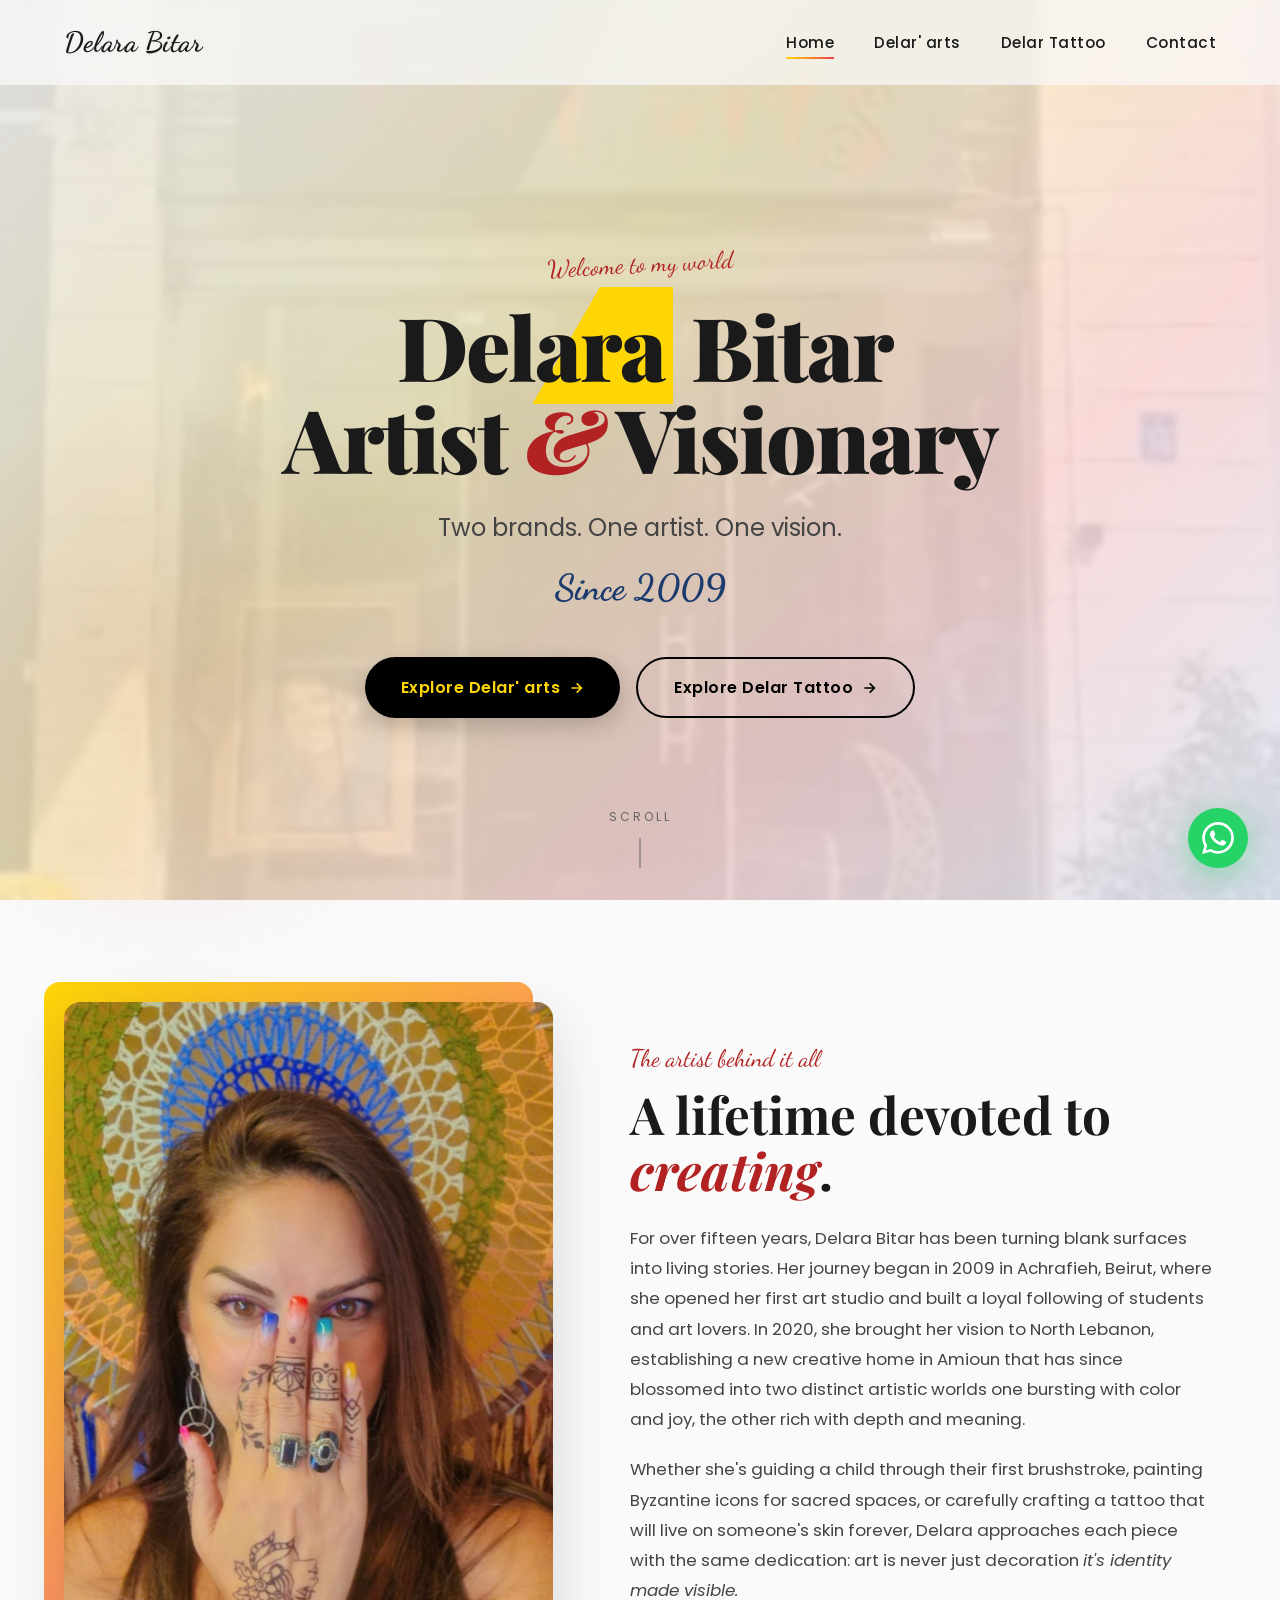
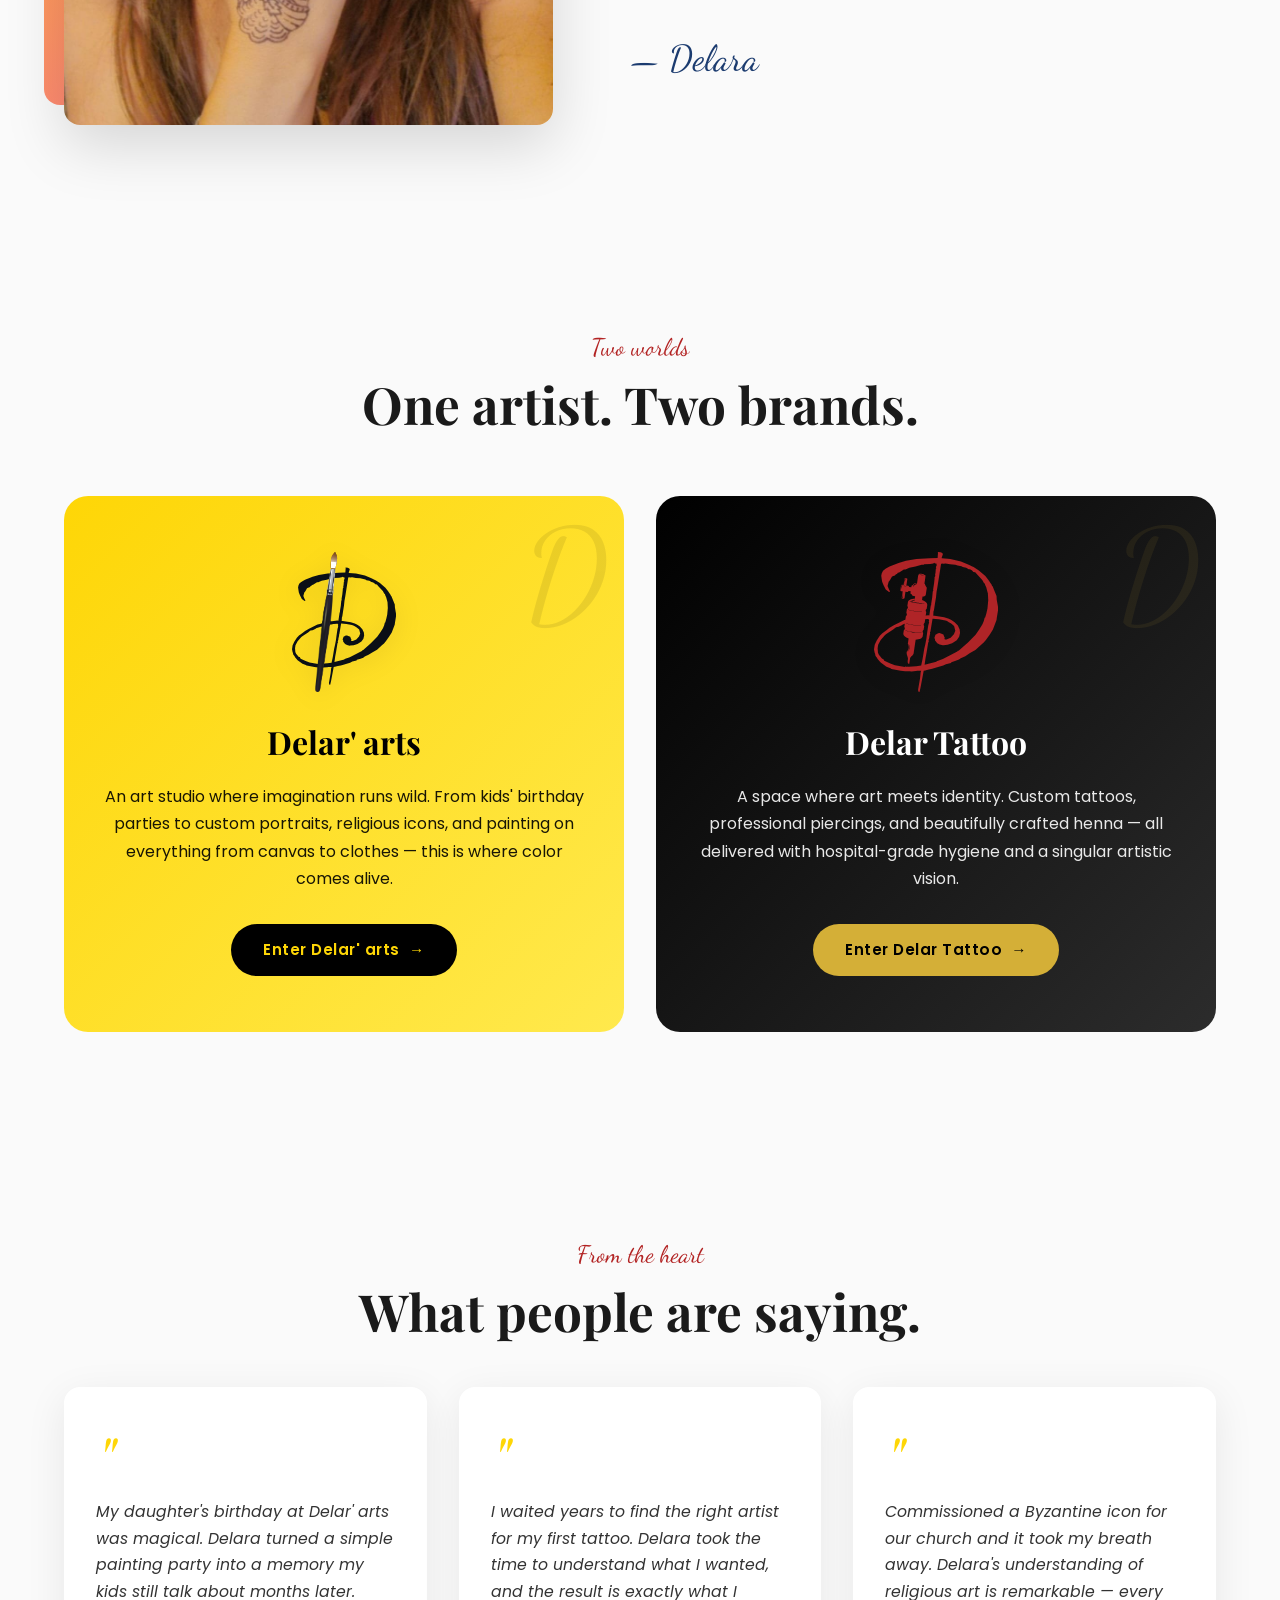
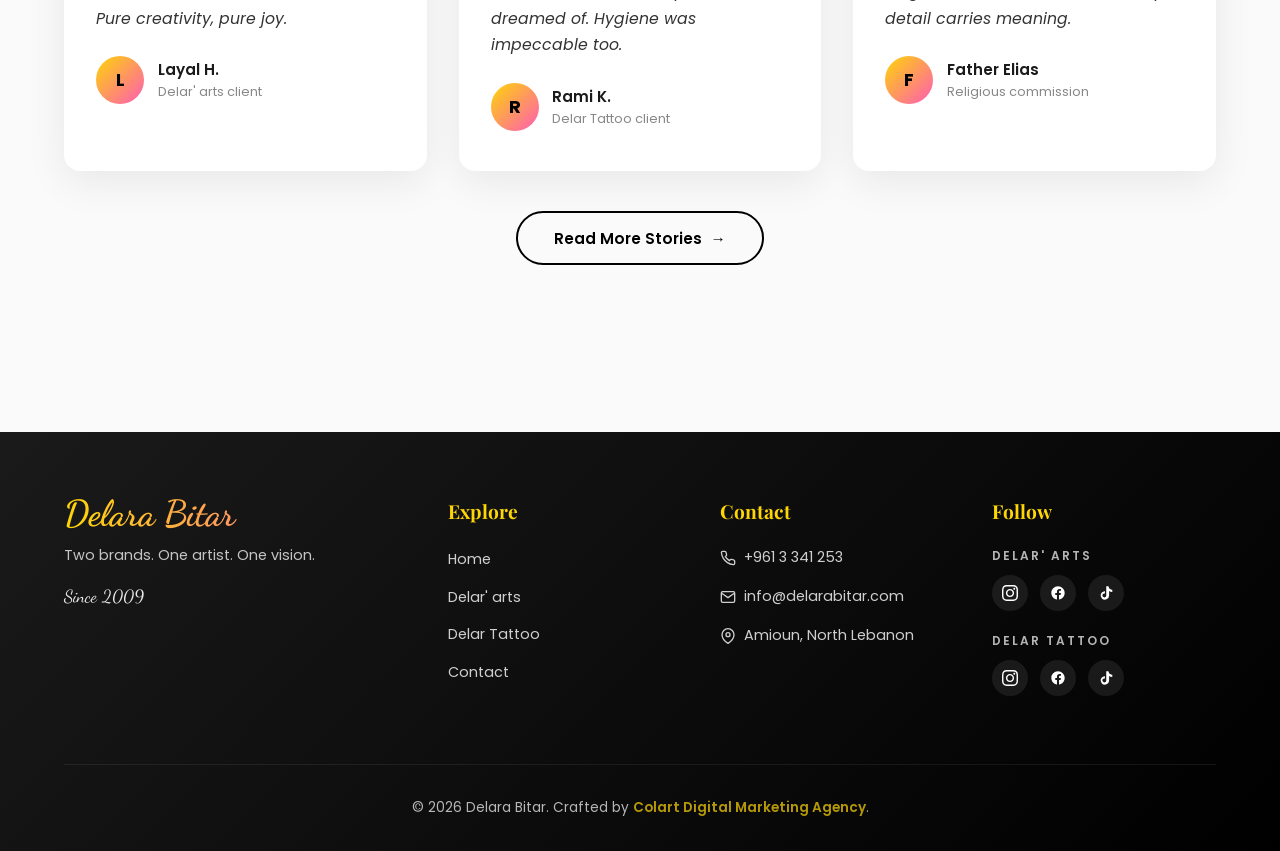
==== index.html @ 7c901f67 "Revise artist biography in index.html Updated the artist's biography for clarity and detail." ====
<!DOCTYPE html>
<html lang="en">
<head>
  <meta charset="UTF-8">
  <meta name="viewport" content="width=device-width, initial-scale=1.0">
  <title>Delara Bitar — Artist & Visionary</title>
  <meta name="description" content="Delara Bitar — The artistic mind behind Delar' arts & Delar Tattoo. Two brands, one artist, since 2009. North Lebanon.">

  <link rel="icon" type="image/svg+xml" href="assets/favicon.svg">
  <link rel="stylesheet" href="css/global.css">
  <link rel="stylesheet" href="css/home.css">
</head>
<body class="home">

  <!-- NAVIGATION -->
  <nav class="nav">
    <a href="./" class="nav-brand">Delara Bitar</a>
    <ul class="nav-links">
      <li><a href="./" class="nav-link active" data-page="home">Home</a></li>
      <li><a href="./delar-arts/" class="nav-link" data-page="delar-arts">Delar' arts</a></li>
      <li><a href="./delar-tattoo/" class="nav-link" data-page="delar-tattoo">Delar Tattoo</a></li>
      <li><a href="./contact/" class="nav-link" data-page="contact">Contact</a></li>
    </ul>
    <div class="nav-toggle" aria-label="Menu">
      <span></span><span></span><span></span>
    </div>
  </nav>

  <!-- SECTION 1: HERO -->
  <section class="hero">
    <div class="hero-bg">
      <img src="images/storefront.png" alt="Delar' arts studio in Amioun, North Lebanon">
    </div>
    <div class="hero-content">
      <span class="hero-eyebrow">Welcome to my world</span>
      <h1 class="hero-title">
        <span class="accent-yellow">Delara</span> Bitar<br>
        Artist <em class="accent-red">&amp;</em> Visionary
      </h1>
      <p class="hero-subtitle">Two brands. One artist. One vision.</p>
      <p class="hero-since">Since 2009</p>
      <div class="hero-cta-group">
        <a href="./delar-arts/" class="btn-primary">
          Explore Delar' arts
          <svg width="16" height="16" viewBox="0 0 24 24" fill="none" stroke="currentColor" stroke-width="2.5"><path d="M5 12h14M13 5l7 7-7 7"/></svg>
        </a>
        <a href="./delar-tattoo/" class="btn-secondary">
          Explore Delar Tattoo
          <svg width="16" height="16" viewBox="0 0 24 24" fill="none" stroke="currentColor" stroke-width="2.5"><path d="M5 12h14M13 5l7 7-7 7"/></svg>
        </a>
      </div>
    </div>
    <div class="hero-scroll-hint">Scroll</div>
  </section>

  <!-- SECTION 2: ABOUT DELARA -->
  <section class="about" id="about">
    <div class="about-grid">
      <div class="about-image reveal">
        <img src="images/delara.png" alt="Delara Bitar — Artist">
      </div>
      <div class="about-content reveal reveal-delay-2">
        <span class="about-eyebrow">The artist behind it all</span>
        <h2 class="about-title">A lifetime devoted to <em>creating</em>.</h2>
        <p class="about-text">
         
For over fifteen years, Delara Bitar has been turning blank surfaces into living stories. Her journey began in 2009 in Achrafieh, Beirut, where she opened her first art studio and built a loyal following of students and art lovers. In 2020, she brought her vision to North Lebanon, establishing a new creative home in Amioun that has since blossomed into two distinct artistic worlds one bursting with color and joy, the other rich with depth and meaning.
        </p>
        <p class="about-text">
          Whether she's guiding a child through their first brushstroke, painting Byzantine icons for sacred spaces, or carefully crafting a tattoo that will live on someone's skin forever, Delara approaches each piece with the same dedication: art is never just decoration <em> it's identity made visible. </em> 
        </p>
        <p class="about-signature">— Delara</p>
      </div>
    </div>
  </section>

  <!-- SECTION 3: TWO BRANDS, ONE ARTIST -->
  <section class="brands">
    <div class="brands-intro reveal">
      <span class="brands-eyebrow">Two worlds</span>
      <h2 class="brands-title">One artist. Two brands.</h2>
    </div>
    <div class="brands-grid">
      <!-- DELAR' ARTS CARD -->
      <div class="brand-card brand-card-arts reveal">
        <span class="brand-card-decoration">D</span>
        <div>
          <div class="brand-card-logo">
            <img src="assets/delar-arts-logo.svg" alt="Delar' arts">
          </div>
          <h3 class="brand-card-title">Delar' arts</h3>
          <p class="brand-card-desc">
            An art studio where imagination runs wild. From kids' birthday parties to custom portraits, religious icons, and painting on everything from canvas to clothes — this is where color comes alive.
          </p>
        </div>
        <a href="./delar-arts/" class="brand-card-btn">
          Enter Delar' arts &nbsp;→
        </a>
      </div>

      <!-- DELAR TATTOO CARD -->
      <div class="brand-card brand-card-tattoo reveal reveal-delay-2">
        <span class="brand-card-decoration" style="color:#D4AF37">D</span>
        <div>
          <div class="brand-card-logo">
            <img src="assets/delar-tattoo-logo.svg" alt="Delar Tattoo">
          </div>
          <h3 class="brand-card-title">Delar Tattoo</h3>
          <p class="brand-card-desc">
            A space where art meets identity. Custom tattoos, professional piercings, and beautifully crafted henna — all delivered with hospital-grade hygiene and a singular artistic vision.
          </p>
        </div>
        <a href="./delar-tattoo/" class="brand-card-btn">
          Enter Delar Tattoo &nbsp;→
        </a>
      </div>
    </div>
  </section>

  <!-- SECTION 4: TESTIMONIALS -->
  <section class="testimonials">
    <div class="testimonials-intro reveal">
      <span class="testimonials-eyebrow">From the heart</span>
      <h2 class="testimonials-title">What people are saying.</h2>
    </div>
    <div class="testimonials-grid">
      <div class="testimonial-card reveal">
        <div class="testimonial-quote">"</div>
        <p class="testimonial-text">My daughter's birthday at Delar' arts was magical. Delara turned a simple painting party into a memory my kids still talk about months later. Pure creativity, pure joy.</p>
        <div class="testimonial-author">
          <div class="testimonial-avatar">L</div>
          <div>
            <div class="testimonial-name">Layal H.</div>
            <div class="testimonial-source">Delar' arts client</div>
          </div>
        </div>
      </div>
      <div class="testimonial-card reveal reveal-delay-2">
        <div class="testimonial-quote">"</div>
        <p class="testimonial-text">I waited years to find the right artist for my first tattoo. Delara took the time to understand what I wanted, and the result is exactly what I dreamed of. Hygiene was impeccable too.</p>
        <div class="testimonial-author">
          <div class="testimonial-avatar">R</div>
          <div>
            <div class="testimonial-name">Rami K.</div>
            <div class="testimonial-source">Delar Tattoo client</div>
          </div>
        </div>
      </div>
      <div class="testimonial-card reveal reveal-delay-3">
        <div class="testimonial-quote">"</div>
        <p class="testimonial-text">Commissioned a Byzantine icon for our church and it took my breath away. Delara's understanding of religious art is remarkable — every detail carries meaning.</p>
        <div class="testimonial-author">
          <div class="testimonial-avatar">F</div>
          <div>
            <div class="testimonial-name">Father Elias</div>
            <div class="testimonial-source">Religious commission</div>
          </div>
        </div>
      </div>
    </div>
    <div class="testimonials-more">
      <button class="testimonials-more-btn" onclick="showMoreTestimonials()">
        Read More Stories &nbsp;→
      </button>
    </div>
  </section>

  <!-- FOOTER -->
  <footer class="footer">
    <div class="footer-grid">
      <div class="footer-col">
        <div class="footer-brand-name">Delara Bitar</div>
        <p class="footer-tagline">Two brands. One artist. One vision.</p>
        <p class="footer-since">Since 2009</p>
      </div>
      <div class="footer-col">
        <h4>Explore</h4>
        <ul class="footer-list">
          <li><a href="./">Home</a></li>
          <li><a href="./delar-arts/">Delar' arts</a></li>
          <li><a href="./delar-tattoo/">Delar Tattoo</a></li>
          <li><a href="./contact/">Contact</a></li>
        </ul>
      </div>
      <div class="footer-col">
        <h4>Contact</h4>
        <ul class="footer-list">
          <li><a href="tel:+9613341253">
            <svg viewBox="0 0 24 24" fill="none" stroke="currentColor" stroke-width="2"><path d="M22 16.92v3a2 2 0 0 1-2.18 2 19.79 19.79 0 0 1-8.63-3.07 19.5 19.5 0 0 1-6-6 19.79 19.79 0 0 1-3.07-8.67A2 2 0 0 1 4.11 2h3a2 2 0 0 1 2 1.72 12.84 12.84 0 0 0 .7 2.81 2 2 0 0 1-.45 2.11L8.09 9.91a16 16 0 0 0 6 6l1.27-1.27a2 2 0 0 1 2.11-.45 12.84 12.84 0 0 0 2.81.7A2 2 0 0 1 22 16.92z"/></svg>
            +961 3 341 253
          </a></li>
          <li><a href="mailto:info@delarabitar.com">
            <svg viewBox="0 0 24 24" fill="none" stroke="currentColor" stroke-width="2"><path d="M4 4h16c1.1 0 2 .9 2 2v12c0 1.1-.9 2-2 2H4c-1.1 0-2-.9-2-2V6c0-1.1.9-2 2-2z"/><polyline points="22,6 12,13 2,6"/></svg>
            info@delarabitar.com
          </a></li>
          <li><a href="https://maps.app.goo.gl/KY4Cr8B2j4buGQKLA" target="_blank" rel="noopener">
            <svg viewBox="0 0 24 24" fill="none" stroke="currentColor" stroke-width="2"><path d="M21 10c0 7-9 13-9 13s-9-6-9-13a9 9 0 0 1 18 0z"/><circle cx="12" cy="10" r="3"/></svg>
            Amioun, North Lebanon
          </a></li>
        </ul>
      </div>
      <div class="footer-col">
        <h4>Follow</h4>
        <div class="footer-social-group">
          <div class="footer-social-label">Delar' arts</div>
          <div class="footer-social-icons">
            <a href="https://instagram.com/delararts" target="_blank" rel="noopener" aria-label="Delar' arts Instagram">
              <svg viewBox="0 0 24 24" fill="currentColor"><path d="M12 2.163c3.204 0 3.584.012 4.85.07 3.252.148 4.771 1.691 4.919 4.919.058 1.265.069 1.645.069 4.849 0 3.205-.012 3.584-.069 4.849-.149 3.225-1.664 4.771-4.919 4.919-1.266.058-1.644.07-4.85.07-3.204 0-3.584-.012-4.849-.07-3.26-.149-4.771-1.699-4.919-4.92-.058-1.265-.07-1.644-.07-4.849 0-3.204.013-3.583.07-4.849.149-3.227 1.664-4.771 4.919-4.919 1.266-.057 1.645-.069 4.849-.069zm0-2.163c-3.259 0-3.667.014-4.947.072-4.358.2-6.78 2.618-6.98 6.98-.059 1.281-.073 1.689-.073 4.948 0 3.259.014 3.668.072 4.948.2 4.358 2.618 6.78 6.98 6.98 1.281.058 1.689.072 4.948.072 3.259 0 3.668-.014 4.948-.072 4.354-.2 6.782-2.618 6.979-6.98.059-1.28.073-1.689.073-4.948 0-3.259-.014-3.667-.072-4.947-.196-4.354-2.617-6.78-6.979-6.98-1.281-.059-1.69-.073-4.949-.073zm0 5.838c-3.403 0-6.162 2.759-6.162 6.162s2.759 6.163 6.162 6.163 6.162-2.759 6.162-6.163c0-3.403-2.759-6.162-6.162-6.162zm0 10.162c-2.209 0-4-1.79-4-4 0-2.209 1.791-4 4-4s4 1.791 4 4c0 2.21-1.791 4-4 4zm6.406-11.845c-.796 0-1.441.645-1.441 1.44s.645 1.44 1.441 1.44c.795 0 1.439-.645 1.439-1.44s-.644-1.44-1.439-1.44z"/></svg>
            </a>
            <a href="https://facebook.com/delararts" target="_blank" rel="noopener" aria-label="Delar' arts Facebook">
              <svg viewBox="0 0 24 24" fill="currentColor"><path d="M22 12c0-5.523-4.477-10-10-10S2 6.477 2 12c0 4.991 3.657 9.128 8.438 9.878v-6.987h-2.54V12h2.54V9.797c0-2.506 1.492-3.89 3.777-3.89 1.094 0 2.238.195 2.238.195v2.46h-1.26c-1.243 0-1.63.771-1.63 1.562V12h2.773l-.443 2.89h-2.33v6.988C18.343 21.128 22 16.991 22 12z"/></svg>
            </a>
            <a href="https://tiktok.com/@delararts" target="_blank" rel="noopener" aria-label="Delar' arts TikTok">
              <svg viewBox="0 0 24 24" fill="currentColor"><path d="M19.59 6.69a4.83 4.83 0 0 1-3.77-4.25V2h-3.45v13.67a2.89 2.89 0 0 1-5.2 1.74 2.89 2.89 0 0 1 2.31-4.64 2.93 2.93 0 0 1 .88.13V9.4a6.84 6.84 0 0 0-1-.05A6.33 6.33 0 0 0 5.8 20.1a6.34 6.34 0 0 0 10.86-4.43V8.86a8.16 8.16 0 0 0 4.77 1.52v-3.4a4.85 4.85 0 0 1-1.84-.29z"/></svg>
            </a>
          </div>
        </div>
        <div class="footer-social-group">
          <div class="footer-social-label">Delar Tattoo</div>
          <div class="footer-social-icons">
            <a href="https://instagram.com/delartattoo" target="_blank" rel="noopener" aria-label="Delar Tattoo Instagram">
              <svg viewBox="0 0 24 24" fill="currentColor"><path d="M12 2.163c3.204 0 3.584.012 4.85.07 3.252.148 4.771 1.691 4.919 4.919.058 1.265.069 1.645.069 4.849 0 3.205-.012 3.584-.069 4.849-.149 3.225-1.664 4.771-4.919 4.919-1.266.058-1.644.07-4.85.07-3.204 0-3.584-.012-4.849-.07-3.26-.149-4.771-1.699-4.919-4.92-.058-1.265-.07-1.644-.07-4.849 0-3.204.013-3.583.07-4.849.149-3.227 1.664-4.771 4.919-4.919 1.266-.057 1.645-.069 4.849-.069zm0-2.163c-3.259 0-3.667.014-4.947.072-4.358.2-6.78 2.618-6.98 6.98-.059 1.281-.073 1.689-.073 4.948 0 3.259.014 3.668.072 4.948.2 4.358 2.618 6.78 6.98 6.98 1.281.058 1.689.072 4.948.072 3.259 0 3.668-.014 4.948-.072 4.354-.2 6.782-2.618 6.979-6.98.059-1.28.073-1.689.073-4.948 0-3.259-.014-3.667-.072-4.947-.196-4.354-2.617-6.78-6.979-6.98-1.281-.059-1.69-.073-4.949-.073zm0 5.838c-3.403 0-6.162 2.759-6.162 6.162s2.759 6.163 6.162 6.163 6.162-2.759 6.162-6.163c0-3.403-2.759-6.162-6.162-6.162zm0 10.162c-2.209 0-4-1.79-4-4 0-2.209 1.791-4 4-4s4 1.791 4 4c0 2.21-1.791 4-4 4zm6.406-11.845c-.796 0-1.441.645-1.441 1.44s.645 1.44 1.441 1.44c.795 0 1.439-.645 1.439-1.44s-.644-1.44-1.439-1.44z"/></svg>
            </a>
            <a href="https://facebook.com/delartattoo" target="_blank" rel="noopener" aria-label="Delar Tattoo Facebook">
              <svg viewBox="0 0 24 24" fill="currentColor"><path d="M22 12c0-5.523-4.477-10-10-10S2 6.477 2 12c0 4.991 3.657 9.128 8.438 9.878v-6.987h-2.54V12h2.54V9.797c0-2.506 1.492-3.89 3.777-3.89 1.094 0 2.238.195 2.238.195v2.46h-1.26c-1.243 0-1.63.771-1.63 1.562V12h2.773l-.443 2.89h-2.33v6.988C18.343 21.128 22 16.991 22 12z"/></svg>
            </a>
            <a href="https://tiktok.com/@delartattoo" target="_blank" rel="noopener" aria-label="Delar Tattoo TikTok">
              <svg viewBox="0 0 24 24" fill="currentColor"><path d="M19.59 6.69a4.83 4.83 0 0 1-3.77-4.25V2h-3.45v13.67a2.89 2.89 0 0 1-5.2 1.74 2.89 2.89 0 0 1 2.31-4.64 2.93 2.93 0 0 1 .88.13V9.4a6.84 6.84 0 0 0-1-.05A6.33 6.33 0 0 0 5.8 20.1a6.34 6.34 0 0 0 10.86-4.43V8.86a8.16 8.16 0 0 0 4.77 1.52v-3.4a4.85 4.85 0 0 1-1.84-.29z"/></svg>
            </a>
          </div>
        </div>
      </div>
    </div>
    <div class="footer-bottom">
      © 2026 Delara Bitar. Crafted by <a href="https://www.colartdigitalmarketingagency.com" target="_blank" rel="noopener">Colart Digital Marketing Agency</a>.
    </div>
  </footer>

  <!-- FLOATING WHATSAPP -->
  <a href="https://wa.me/9613341253" target="_blank" rel="noopener" class="whatsapp-float" aria-label="Chat on WhatsApp">
    <svg viewBox="0 0 24 24"><path d="M17.472 14.382c-.297-.149-1.758-.867-2.03-.967-.273-.099-.471-.148-.67.15-.197.297-.767.966-.94 1.164-.173.199-.347.223-.644.075-.297-.15-1.255-.463-2.39-1.475-.883-.788-1.48-1.761-1.653-2.059-.173-.297-.018-.458.13-.606.134-.133.298-.347.446-.52.149-.174.198-.298.298-.497.099-.198.05-.371-.025-.52-.075-.149-.669-1.612-.916-2.207-.242-.579-.487-.5-.669-.51-.173-.008-.371-.01-.57-.01-.198 0-.52.074-.792.372-.272.297-1.04 1.016-1.04 2.479 0 1.462 1.065 2.875 1.213 3.074.149.198 2.096 3.2 5.077 4.487.709.306 1.262.489 1.694.625.712.227 1.36.195 1.871.118.571-.085 1.758-.719 2.006-1.413.248-.694.248-1.289.173-1.413-.074-.124-.272-.198-.57-.347m-5.421 7.403h-.004a9.87 9.87 0 0 1-5.031-1.378l-.361-.214-3.741.982.998-3.648-.235-.374a9.86 9.86 0 0 1-1.51-5.26c.001-5.45 4.436-9.884 9.888-9.884 2.64 0 5.122 1.03 6.988 2.898a9.825 9.825 0 0 1 2.893 6.994c-.003 5.45-4.437 9.884-9.885 9.884m8.413-18.297A11.815 11.815 0 0 0 12.05 0C5.495 0 .16 5.335.157 11.892c0 2.096.547 4.142 1.588 5.945L.057 24l6.305-1.654a11.882 11.882 0 0 0 5.683 1.448h.005c6.554 0 11.89-5.335 11.893-11.893a11.821 11.821 0 0 0-3.48-8.413z"/></svg>
  </a>

  <!-- MODAL CONTAINER -->
  <div class="modal-overlay" id="modal-overlay">
    <div class="modal-content" id="modal-content"></div>
  </div>

  <script src="js/global.js"></script>
  <script src="js/home.js"></script>
</body>
</html>
---- css/global.css ----
/* ============================================
   DELARA BITAR — GLOBAL STYLES
   Delar' arts + Delar Tattoo
   ============================================ */

@import url('https://fonts.googleapis.com/css2?family=Playfair+Display:ital,wght@0,400;0,600;0,700;0,900;1,400&family=Poppins:wght@300;400;500;600;700;800&family=Dancing+Script:wght@600;700&display=swap');

:root {
  /* DELAR' ARTS PALETTE */
  --da-black: #000000;
  --da-yellow: #FED606;
  --da-coral: #EF3D4D;
  --da-sky: #5B8DCA;
  --da-deep-blue: #182851;
  --da-light-gray: #E5E5E5;
  --da-warm-gray: #A0A0A0;
  --da-magenta: #FF5BB5;
  --da-lime: #A4FF3B;

  /* DELAR TATTOO PALETTE */
  --dt-black: #000000;
  --dt-charcoal: #2C2C2C;
  --dt-red: #B22222;
  --dt-gold: #D4AF37;
  --dt-ink-blue: #1B3B6F;
  --dt-light-gray: #F5F5F5;
  --dt-beige: #E3DCC2;
  --dt-violet: #6A0DAD;
  --dt-teal: #4B7C7F;

  /* TYPOGRAPHY */
  --font-display: 'Playfair Display', serif;
  --font-body: 'Poppins', sans-serif;
  --font-script: 'Dancing Script', cursive;

  /* SPACING */
  --container-max: 1280px;
  --section-padding: clamp(4rem, 8vw, 8rem) clamp(1.5rem, 5vw, 4rem);
}

/* ============================================
   RESET
   ============================================ */
*, *::before, *::after {
  margin: 0;
  padding: 0;
  box-sizing: border-box;
}

html {
  scroll-behavior: smooth;
  -webkit-font-smoothing: antialiased;
  -moz-osx-font-smoothing: grayscale;
}

body {
  font-family: var(--font-body);
  line-height: 1.6;
  overflow-x: hidden;
}

img, svg {
  max-width: 100%;
  display: block;
}

a {
  text-decoration: none;
  color: inherit;
}

button {
  font-family: inherit;
  cursor: pointer;
  border: none;
  background: none;
}

/* ============================================
   NAVIGATION (shared)
   ============================================ */
.nav {
  position: fixed;
  top: 0;
  left: 0;
  right: 0;
  z-index: 100;
  padding: 1.25rem clamp(1.5rem, 5vw, 4rem);
  display: flex;
  justify-content: space-between;
  align-items: center;
  transition: all 0.4s cubic-bezier(0.4, 0, 0.2, 1);
  backdrop-filter: blur(10px);
  -webkit-backdrop-filter: blur(10px);
}

.nav-scrolled {
  padding: 0.75rem clamp(1.5rem, 5vw, 4rem);
  box-shadow: 0 4px 30px rgba(0, 0, 0, 0.1);
}

.nav-brand {
  font-family: var(--font-script);
  font-size: 1.75rem;
  font-weight: 700;
  letter-spacing: 0.5px;
}

.nav-links {
  display: flex;
  gap: 2.5rem;
  list-style: none;
  align-items: center;
}

.nav-link {
  font-weight: 500;
  font-size: 0.95rem;
  position: relative;
  transition: color 0.3s ease;
  letter-spacing: 0.5px;
}

.nav-link::after {
  content: '';
  position: absolute;
  bottom: -6px;
  left: 0;
  width: 0;
  height: 2px;
  transition: width 0.3s cubic-bezier(0.4, 0, 0.2, 1);
}

.nav-link:hover::after,
.nav-link.active::after {
  width: 100%;
}

.nav-toggle {
  display: none;
  flex-direction: column;
  gap: 6px;
  cursor: pointer;
  z-index: 110;
}

.nav-toggle span {
  width: 28px;
  height: 2px;
  transition: all 0.3s ease;
}

@media (max-width: 880px) {
  .nav-toggle {
    display: flex;
  }
  .nav-links {
    position: fixed;
    top: 0;
    right: -100%;
    height: 100vh;
    width: 75%;
    max-width: 380px;
    flex-direction: column;
    justify-content: center;
    gap: 2rem;
    padding: 2rem;
    transition: right 0.4s cubic-bezier(0.4, 0, 0.2, 1);
    box-shadow: -10px 0 30px rgba(0, 0, 0, 0.1);
  }
  .nav-links.active {
    right: 0;
  }
  .nav-toggle.active span:nth-child(1) {
    transform: rotate(45deg) translate(6px, 6px);
  }
  .nav-toggle.active span:nth-child(2) {
    opacity: 0;
  }
  .nav-toggle.active span:nth-child(3) {
    transform: rotate(-45deg) translate(6px, -6px);
  }
}

/* ============================================
   FLOATING WHATSAPP BUTTON (shared)
   ============================================ */
.whatsapp-float {
  position: fixed;
  bottom: 2rem;
  right: 2rem;
  width: 60px;
  height: 60px;
  background: #25D366;
  border-radius: 50%;
  display: flex;
  align-items: center;
  justify-content: center;
  z-index: 99;
  box-shadow: 0 8px 30px rgba(37, 211, 102, 0.4);
  transition: all 0.3s cubic-bezier(0.4, 0, 0.2, 1);
  animation: whatsapp-pulse 2s infinite;
}

.whatsapp-float:hover {
  transform: scale(1.1) rotate(8deg);
  box-shadow: 0 12px 40px rgba(37, 211, 102, 0.6);
}

.whatsapp-float svg {
  width: 32px;
  height: 32px;
  fill: white;
}

@keyframes whatsapp-pulse {
  0%, 100% {
    box-shadow: 0 8px 30px rgba(37, 211, 102, 0.4), 0 0 0 0 rgba(37, 211, 102, 0.6);
  }
  50% {
    box-shadow: 0 8px 30px rgba(37, 211, 102, 0.4), 0 0 0 15px rgba(37, 211, 102, 0);
  }
}

/* ============================================
   FOOTER (shared global)
   ============================================ */
.footer {
  padding: 4rem clamp(1.5rem, 5vw, 4rem) 2rem;
  position: relative;
}

.footer-grid {
  max-width: var(--container-max);
  margin: 0 auto;
  display: grid;
  grid-template-columns: 1.5fr 1fr 1fr 1fr;
  gap: 3rem;
  padding-bottom: 3rem;
}

@media (max-width: 880px) {
  .footer-grid {
    grid-template-columns: 1fr 1fr;
    gap: 2.5rem;
  }
}

@media (max-width: 540px) {
  .footer-grid {
    grid-template-columns: 1fr;
    gap: 2rem;
  }
}

.footer-col h4 {
  font-family: var(--font-display);
  font-size: 1.2rem;
  margin-bottom: 1.25rem;
  font-weight: 700;
}

.footer-brand-name {
  font-family: var(--font-script);
  font-size: 2.25rem;
  font-weight: 700;
  margin-bottom: 0.75rem;
  line-height: 1;
}

.footer-tagline {
  font-size: 0.9rem;
  opacity: 0.75;
  margin-bottom: 1rem;
  line-height: 1.6;
}

.footer-since {
  font-family: var(--font-script);
  font-size: 1.1rem;
  opacity: 0.9;
}

.footer-list {
  list-style: none;
  display: flex;
  flex-direction: column;
  gap: 0.75rem;
}

.footer-list a {
  font-size: 0.9rem;
  opacity: 0.8;
  transition: all 0.3s ease;
  display: inline-flex;
  align-items: center;
  gap: 0.5rem;
}

.footer-list a:hover {
  opacity: 1;
  transform: translateX(4px);
}

.footer-list svg {
  width: 16px;
  height: 16px;
  flex-shrink: 0;
}

.footer-social-group {
  margin-bottom: 1.25rem;
}

.footer-social-label {
  font-size: 0.75rem;
  text-transform: uppercase;
  letter-spacing: 2px;
  margin-bottom: 0.6rem;
  opacity: 0.7;
  font-weight: 600;
}

.footer-social-icons {
  display: flex;
  gap: 0.75rem;
}

.footer-social-icons a {
  width: 36px;
  height: 36px;
  border-radius: 50%;
  display: flex;
  align-items: center;
  justify-content: center;
  transition: all 0.3s cubic-bezier(0.4, 0, 0.2, 1);
}

.footer-social-icons a:hover {
  transform: translateY(-3px);
}

.footer-social-icons svg {
  width: 16px;
  height: 16px;
}

.footer-bottom {
  max-width: var(--container-max);
  margin: 0 auto;
  padding-top: 2rem;
  text-align: center;
  font-size: 0.85rem;
  opacity: 0.7;
}

.footer-bottom a {
  font-weight: 600;
  transition: opacity 0.3s ease;
}

.footer-bottom a:hover {
  opacity: 0.8;
}

/* ============================================
   POPUP / MODAL (shared)
   ============================================ */
.modal-overlay {
  position: fixed;
  inset: 0;
  background: rgba(0, 0, 0, 0.75);
  backdrop-filter: blur(8px);
  -webkit-backdrop-filter: blur(8px);
  display: flex;
  align-items: center;
  justify-content: center;
  padding: 1.5rem;
  z-index: 1000;
  opacity: 0;
  visibility: hidden;
  transition: all 0.4s cubic-bezier(0.4, 0, 0.2, 1);
}

.modal-overlay.active {
  opacity: 1;
  visibility: visible;
}

.modal-content {
  background: #fff;
  color: #111;
  max-width: 720px;
  width: 100%;
  max-height: 85vh;
  overflow-y: auto;
  border-radius: 12px;
  padding: 3rem 2.5rem;
  position: relative;
  transform: scale(0.9) translateY(20px);
  transition: transform 0.4s cubic-bezier(0.4, 0, 0.2, 1);
}

.modal-overlay.active .modal-content {
  transform: scale(1) translateY(0);
}

.modal-close {
  position: absolute;
  top: 1rem;
  right: 1rem;
  width: 40px;
  height: 40px;
  border-radius: 50%;
  background: #f5f5f5;
  display: flex;
  align-items: center;
  justify-content: center;
  font-size: 1.5rem;
  font-weight: 300;
  transition: all 0.3s ease;
  color: #000;
}

.modal-close:hover {
  background: #000;
  color: #fff;
  transform: rotate(90deg);
}

.modal-content h3 {
  font-family: var(--font-display);
  font-size: 2rem;
  margin-bottom: 1rem;
  font-weight: 700;
}

.modal-content p {
  font-size: 1.05rem;
  line-height: 1.75;
  color: #333;
}

.modal-gallery {
  display: grid;
  grid-template-columns: repeat(auto-fill, minmax(180px, 1fr));
  gap: 1rem;
  margin-top: 1.5rem;
}

.modal-gallery img {
  width: 100%;
  aspect-ratio: 1;
  object-fit: cover;
  border-radius: 8px;
  transition: transform 0.4s ease;
}

.modal-gallery img:hover {
  transform: scale(1.04);
}

/* Placeholder gallery items */
.modal-gallery-placeholder {
  width: 100%;
  aspect-ratio: 1;
  background: linear-gradient(135deg, #f0f0f0, #e0e0e0);
  border-radius: 8px;
  display: flex;
  align-items: center;
  justify-content: center;
  color: #999;
  font-size: 0.85rem;
  text-align: center;
  padding: 1rem;
  border: 1px dashed #ccc;
}

/* ============================================
   ANIMATIONS (shared)
   ============================================ */
@keyframes fadeInUp {
  from {
    opacity: 0;
    transform: translateY(40px);
  }
  to {
    opacity: 1;
    transform: translateY(0);
  }
}

@keyframes fadeIn {
  from { opacity: 0; }
  to { opacity: 1; }
}

@keyframes slideInLeft {
  from {
    opacity: 0;
    transform: translateX(-40px);
  }
  to {
    opacity: 1;
    transform: translateX(0);
  }
}

@keyframes slideInRight {
  from {
    opacity: 0;
    transform: translateX(40px);
  }
  to {
    opacity: 1;
    transform: translateX(0);
  }
}

@keyframes float {
  0%, 100% { transform: translateY(0); }
  50% { transform: translateY(-10px); }
}

.reveal {
  opacity: 0;
  transform: translateY(40px);
  transition: opacity 0.8s cubic-bezier(0.4, 0, 0.2, 1), transform 0.8s cubic-bezier(0.4, 0, 0.2, 1);
}

.reveal.visible {
  opacity: 1;
  transform: translateY(0);
}

.reveal-delay-1 { transition-delay: 0.1s; }
.reveal-delay-2 { transition-delay: 0.2s; }
.reveal-delay-3 { transition-delay: 0.3s; }
.reveal-delay-4 { transition-delay: 0.4s; }
.reveal-delay-5 { transition-delay: 0.5s; }

/* ============================================
   ACCESSIBILITY
   ============================================ */
@media (prefers-reduced-motion: reduce) {
  *, *::before, *::after {
    animation-duration: 0.01ms !important;
    transition-duration: 0.01ms !important;
  }
  html { scroll-behavior: auto; }
}

/* Lock body scroll when modal is open */
body.modal-open {
  overflow: hidden;
}

/* ============================================
   PAGE TRANSITION
   ============================================ */
.page-loaded .nav,
.page-loaded .hero-content {
  animation: fadeIn 0.8s ease forwards;
}
---- css/home.css ----
/* ============================================
   HOME PAGE — Light & Colorful
   ============================================ */

body.home {
  background: #fafafa;
  color: #1a1a1a;
}

/* Decorative gradient blobs in background */
body.home::before {
  content: '';
  position: fixed;
  top: -10%;
  right: -10%;
  width: 500px;
  height: 500px;
  background: radial-gradient(circle, rgba(254, 214, 6, 0.15) 0%, transparent 70%);
  border-radius: 50%;
  z-index: 0;
  pointer-events: none;
  animation: float 8s ease-in-out infinite;
}

body.home::after {
  content: '';
  position: fixed;
  bottom: -10%;
  left: -10%;
  width: 600px;
  height: 600px;
  background: radial-gradient(circle, rgba(178, 34, 34, 0.1) 0%, transparent 70%);
  border-radius: 50%;
  z-index: 0;
  pointer-events: none;
  animation: float 10s ease-in-out infinite reverse;
}

/* NAV (home) */
body.home .nav {
  background: rgba(250, 250, 250, 0.7);
}
body.home .nav-scrolled {
  background: rgba(255, 255, 255, 0.95);
}
body.home .nav-brand,
body.home .nav-link {
  color: #1a1a1a;
}
body.home .nav-link::after {
  background: linear-gradient(90deg, #FED606, #EF3D4D);
}
body.home .nav-toggle span {
  background: #1a1a1a;
}
@media (max-width: 880px) {
  body.home .nav-links {
    background: #fafafa;
  }
}

/* ============================================
   SECTION 1: HERO
   ============================================ */
.hero {
  min-height: 100vh;
  position: relative;
  display: flex;
  align-items: center;
  justify-content: center;
  padding: 8rem 2rem 4rem;
  overflow: hidden;
}

.hero-bg {
  position: absolute;
  inset: 0;
  z-index: 0;
}

.hero-bg img {
  width: 100%;
  height: 100%;
  object-fit: cover;
  object-position: center;
}

.hero-bg::after {
  content: '';
  position: absolute;
  inset: 0;
  background: linear-gradient(
    135deg,
    rgba(250, 250, 250, 0.88) 0%,
    rgba(255, 245, 200, 0.82) 40%,
    rgba(255, 220, 220, 0.85) 70%,
    rgba(230, 240, 255, 0.88) 100%
  );
  backdrop-filter: blur(2px);
}

.hero-content {
  position: relative;
  z-index: 2;
  text-align: center;
  max-width: 900px;
  animation: fadeInUp 1s cubic-bezier(0.4, 0, 0.2, 1) 0.3s both;
}

.hero-eyebrow {
  display: inline-block;
  font-family: var(--font-script);
  font-size: 1.5rem;
  color: #B22222;
  margin-bottom: 1rem;
  transform: rotate(-3deg);
}

.hero-title {
  font-family: var(--font-display);
  font-size: clamp(2.75rem, 7vw, 5.5rem);
  font-weight: 900;
  line-height: 1.05;
  margin-bottom: 1.5rem;
  letter-spacing: -2px;
}

.hero-title .accent-yellow {
  background: linear-gradient(120deg, transparent 0%, transparent 60%, #FED606 60%, #FED606 100%);
  padding: 0 0.5rem;
}

.hero-title .accent-red {
  color: #B22222;
  font-style: italic;
}

.hero-subtitle {
  font-size: clamp(1.1rem, 2vw, 1.5rem);
  font-weight: 400;
  max-width: 640px;
  margin: 0 auto 0.75rem;
  color: #444;
}

.hero-since {
  font-family: var(--font-script);
  font-size: clamp(1.5rem, 3vw, 2.25rem);
  color: #1B3B6F;
  margin-bottom: 2.5rem;
  font-weight: 700;
}

.hero-cta-group {
  display: flex;
  gap: 1rem;
  justify-content: center;
  flex-wrap: wrap;
}

.btn-primary,
.btn-secondary {
  padding: 1rem 2.25rem;
  font-weight: 600;
  font-size: 1rem;
  border-radius: 50px;
  transition: all 0.4s cubic-bezier(0.4, 0, 0.2, 1);
  display: inline-flex;
  align-items: center;
  gap: 0.5rem;
  letter-spacing: 0.5px;
  position: relative;
  overflow: hidden;
}

.btn-primary {
  background: #000;
  color: #FED606;
  box-shadow: 0 8px 24px rgba(0, 0, 0, 0.2);
}

.btn-primary:hover {
  background: #FED606;
  color: #000;
  transform: translateY(-3px);
  box-shadow: 0 12px 30px rgba(254, 214, 6, 0.5);
}

.btn-secondary {
  background: transparent;
  color: #000;
  border: 2px solid #000;
}

.btn-secondary:hover {
  background: #000;
  color: #fff;
  transform: translateY(-3px);
}

.hero-scroll-hint {
  position: absolute;
  bottom: 2rem;
  left: 50%;
  transform: translateX(-50%);
  font-size: 0.75rem;
  letter-spacing: 3px;
  text-transform: uppercase;
  color: #666;
  z-index: 2;
  animation: float 3s ease-in-out infinite;
}

.hero-scroll-hint::after {
  content: '';
  display: block;
  width: 1px;
  height: 30px;
  background: #666;
  margin: 0.75rem auto 0;
}

/* ============================================
   SECTION 2: ABOUT DELARA
   ============================================ */
.about {
  padding: var(--section-padding);
  position: relative;
  z-index: 1;
}

.about-grid {
  max-width: var(--container-max);
  margin: 0 auto;
  display: grid;
  grid-template-columns: 1fr 1.2fr;
  gap: clamp(2rem, 6vw, 6rem);
  align-items: center;
}

@media (max-width: 880px) {
  .about-grid {
    grid-template-columns: 1fr;
    gap: 3rem;
  }
}

.about-image {
  position: relative;
}

.about-image::before {
  content: '';
  position: absolute;
  top: -20px;
  left: -20px;
  width: 100%;
  height: 100%;
  background: linear-gradient(135deg, #FED606, #FF5BB5);
  border-radius: 16px;
  z-index: 0;
  transition: transform 0.5s cubic-bezier(0.4, 0, 0.2, 1);
}

.about-image:hover::before {
  transform: translate(8px, 8px);
}

.about-image img {
  position: relative;
  z-index: 1;
  width: 100%;
  border-radius: 16px;
  box-shadow: 0 20px 60px rgba(0, 0, 0, 0.15);
}

.about-eyebrow {
  font-family: var(--font-script);
  font-size: 1.5rem;
  color: #B22222;
  margin-bottom: 0.5rem;
  display: inline-block;
}

.about-title {
  font-family: var(--font-display);
  font-size: clamp(2rem, 4vw, 3.25rem);
  font-weight: 700;
  line-height: 1.1;
  margin-bottom: 1.5rem;
}

.about-title em {
  color: #B22222;
  font-style: italic;
}

.about-text {
  font-size: 1.05rem;
  line-height: 1.8;
  color: #444;
  margin-bottom: 1.25rem;
}

.about-signature {
  font-family: var(--font-script);
  font-size: 2.25rem;
  color: #1B3B6F;
  margin-top: 1.5rem;
}

/* ============================================
   SECTION 3: TWO BRANDS, ONE ARTIST
   ============================================ */
.brands {
  padding: var(--section-padding);
  position: relative;
  z-index: 1;
}

.brands-intro {
  max-width: 700px;
  margin: 0 auto 4rem;
  text-align: center;
}

.brands-eyebrow {
  font-family: var(--font-script);
  font-size: 1.5rem;
  color: #B22222;
  margin-bottom: 0.5rem;
  display: inline-block;
}

.brands-title {
  font-family: var(--font-display);
  font-size: clamp(2rem, 4vw, 3.25rem);
  font-weight: 700;
  line-height: 1.1;
}

.brands-grid {
  max-width: var(--container-max);
  margin: 0 auto;
  display: grid;
  grid-template-columns: 1fr 1fr;
  gap: 2rem;
}

@media (max-width: 880px) {
  .brands-grid {
    grid-template-columns: 1fr;
  }
}

.brand-card {
  padding: 3.5rem 2.5rem;
  border-radius: 24px;
  text-align: center;
  position: relative;
  overflow: hidden;
  transition: all 0.5s cubic-bezier(0.4, 0, 0.2, 1);
  min-height: 460px;
  display: flex;
  flex-direction: column;
  justify-content: space-between;
}

.brand-card:hover {
  transform: translateY(-10px);
  box-shadow: 0 30px 80px rgba(0, 0, 0, 0.2);
}

.brand-card-arts {
  background: linear-gradient(135deg, #FED606 0%, #FFE94D 100%);
  color: #000;
}

.brand-card-tattoo {
  background: linear-gradient(135deg, #000 0%, #2C2C2C 100%);
  color: #fff;
}

.brand-card-logo {
  height: 140px;
  margin-bottom: 1.5rem;
  display: flex;
  align-items: center;
  justify-content: center;
}

.brand-card-logo img {
  max-height: 100%;
  width: auto;
  filter: drop-shadow(0 4px 12px rgba(0, 0, 0, 0.1));
}

.brand-card-title {
  font-family: var(--font-display);
  font-size: 2rem;
  font-weight: 700;
  margin-bottom: 1rem;
}

.brand-card-desc {
  font-size: 1rem;
  line-height: 1.7;
  margin-bottom: 2rem;
  opacity: 0.9;
}

.brand-card-btn {
  display: inline-block;
  padding: 0.85rem 2rem;
  border-radius: 50px;
  font-weight: 600;
  font-size: 0.95rem;
  letter-spacing: 0.5px;
  transition: all 0.3s ease;
  align-self: center;
}

.brand-card-arts .brand-card-btn {
  background: #000;
  color: #FED606;
}

.brand-card-arts .brand-card-btn:hover {
  background: #fff;
  color: #000;
  transform: scale(1.05);
}

.brand-card-tattoo .brand-card-btn {
  background: #D4AF37;
  color: #000;
}

.brand-card-tattoo .brand-card-btn:hover {
  background: #fff;
  transform: scale(1.05);
}

.brand-card-decoration {
  position: absolute;
  font-family: var(--font-script);
  font-size: 8rem;
  opacity: 0.08;
  top: 1rem;
  right: 1rem;
  pointer-events: none;
  line-height: 1;
}

/* ============================================
   SECTION 4: TESTIMONIALS
   ============================================ */
.testimonials {
  padding: var(--section-padding);
  position: relative;
  z-index: 1;
}

.testimonials-intro {
  max-width: 700px;
  margin: 0 auto 3rem;
  text-align: center;
}

.testimonials-eyebrow {
  font-family: var(--font-script);
  font-size: 1.5rem;
  color: #B22222;
  margin-bottom: 0.5rem;
  display: inline-block;
}

.testimonials-title {
  font-family: var(--font-display);
  font-size: clamp(2rem, 4vw, 3.25rem);
  font-weight: 700;
  line-height: 1.1;
}

.testimonials-grid {
  max-width: var(--container-max);
  margin: 0 auto;
  display: grid;
  grid-template-columns: repeat(3, 1fr);
  gap: 2rem;
  margin-bottom: 2.5rem;
}

@media (max-width: 880px) {
  .testimonials-grid {
    grid-template-columns: 1fr;
  }
}

.testimonial-card {
  background: #fff;
  padding: 2.5rem 2rem;
  border-radius: 16px;
  box-shadow: 0 10px 40px rgba(0, 0, 0, 0.08);
  transition: all 0.4s cubic-bezier(0.4, 0, 0.2, 1);
  position: relative;
}

.testimonial-card:hover {
  transform: translateY(-6px);
  box-shadow: 0 20px 60px rgba(0, 0, 0, 0.12);
}

.testimonial-quote {
  font-family: var(--font-display);
  font-size: 4rem;
  line-height: 1;
  color: #FED606;
  margin-bottom: 0.5rem;
  font-style: italic;
}

.testimonial-text {
  font-size: 0.98rem;
  line-height: 1.7;
  color: #333;
  margin-bottom: 1.5rem;
  font-style: italic;
}

.testimonial-author {
  display: flex;
  align-items: center;
  gap: 0.85rem;
}

.testimonial-avatar {
  width: 48px;
  height: 48px;
  border-radius: 50%;
  background: linear-gradient(135deg, #FED606, #FF5BB5);
  display: flex;
  align-items: center;
  justify-content: center;
  color: #000;
  font-weight: 700;
  font-size: 1.1rem;
}

.testimonial-name {
  font-weight: 600;
  font-size: 0.95rem;
}

.testimonial-source {
  font-size: 0.8rem;
  color: #888;
}

.testimonials-more {
  text-align: center;
}

.testimonials-more-btn {
  background: transparent;
  color: #000;
  border: 2px solid #000;
  padding: 0.85rem 2.25rem;
  border-radius: 50px;
  font-weight: 600;
  font-size: 0.95rem;
  transition: all 0.3s ease;
}

.testimonials-more-btn:hover {
  background: #000;
  color: #FED606;
  transform: translateY(-3px);
}

/* ============================================
   FOOTER (home)
   ============================================ */
body.home .footer {
  background: linear-gradient(135deg, #1a1a1a 0%, #000 100%);
  color: #fff;
  margin-top: 4rem;
  z-index: 1;
  position: relative;
}

body.home .footer-brand-name {
  background: linear-gradient(90deg, #FED606, #FF5BB5);
  -webkit-background-clip: text;
  background-clip: text;
  -webkit-text-fill-color: transparent;
}

body.home .footer-col h4 {
  color: #FED606;
}

body.home .footer-list a:hover {
  color: #FED606;
}

body.home .footer-social-icons a {
  background: rgba(255, 255, 255, 0.08);
  color: #fff;
}

body.home .footer-social-icons a:hover {
  background: #FED606;
  color: #000;
}

body.home .footer-bottom {
  border-top: 1px solid rgba(255, 255, 255, 0.1);
}

body.home .footer-bottom a {
  color: #FED606;
}
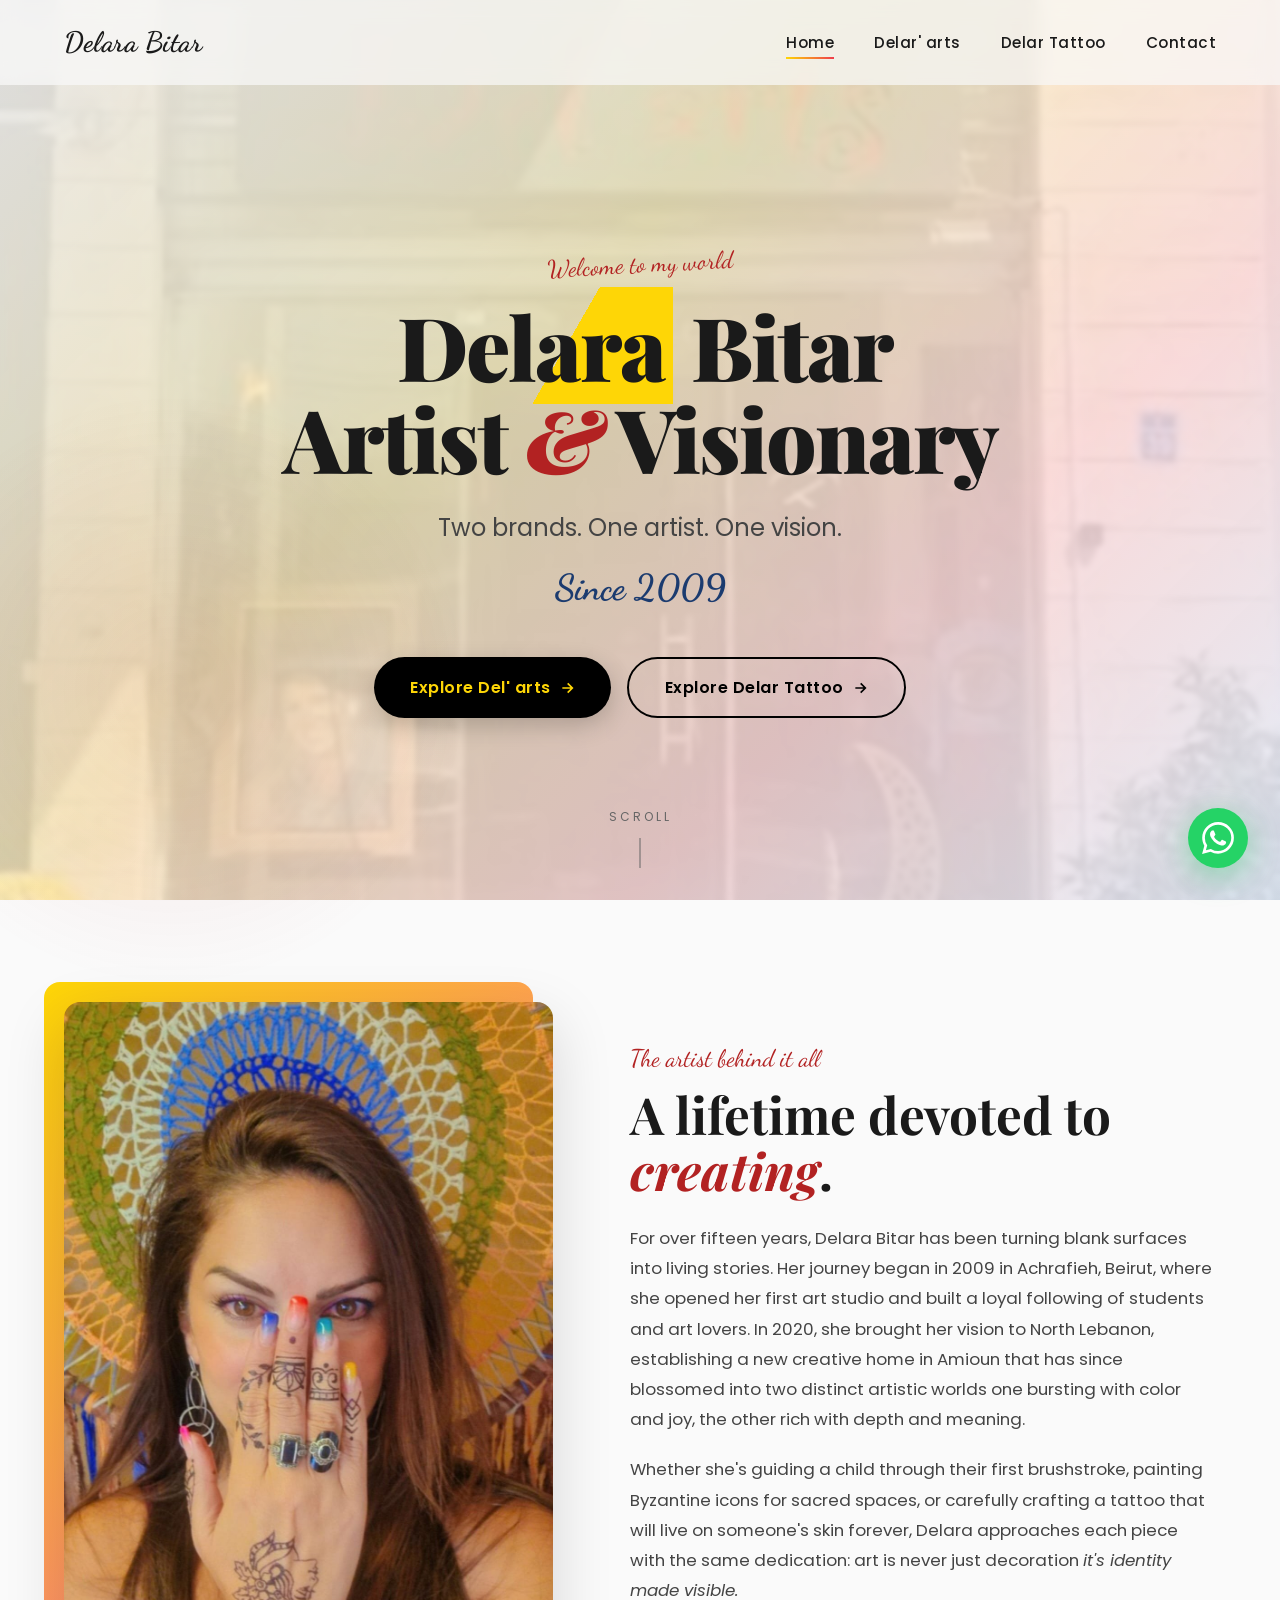
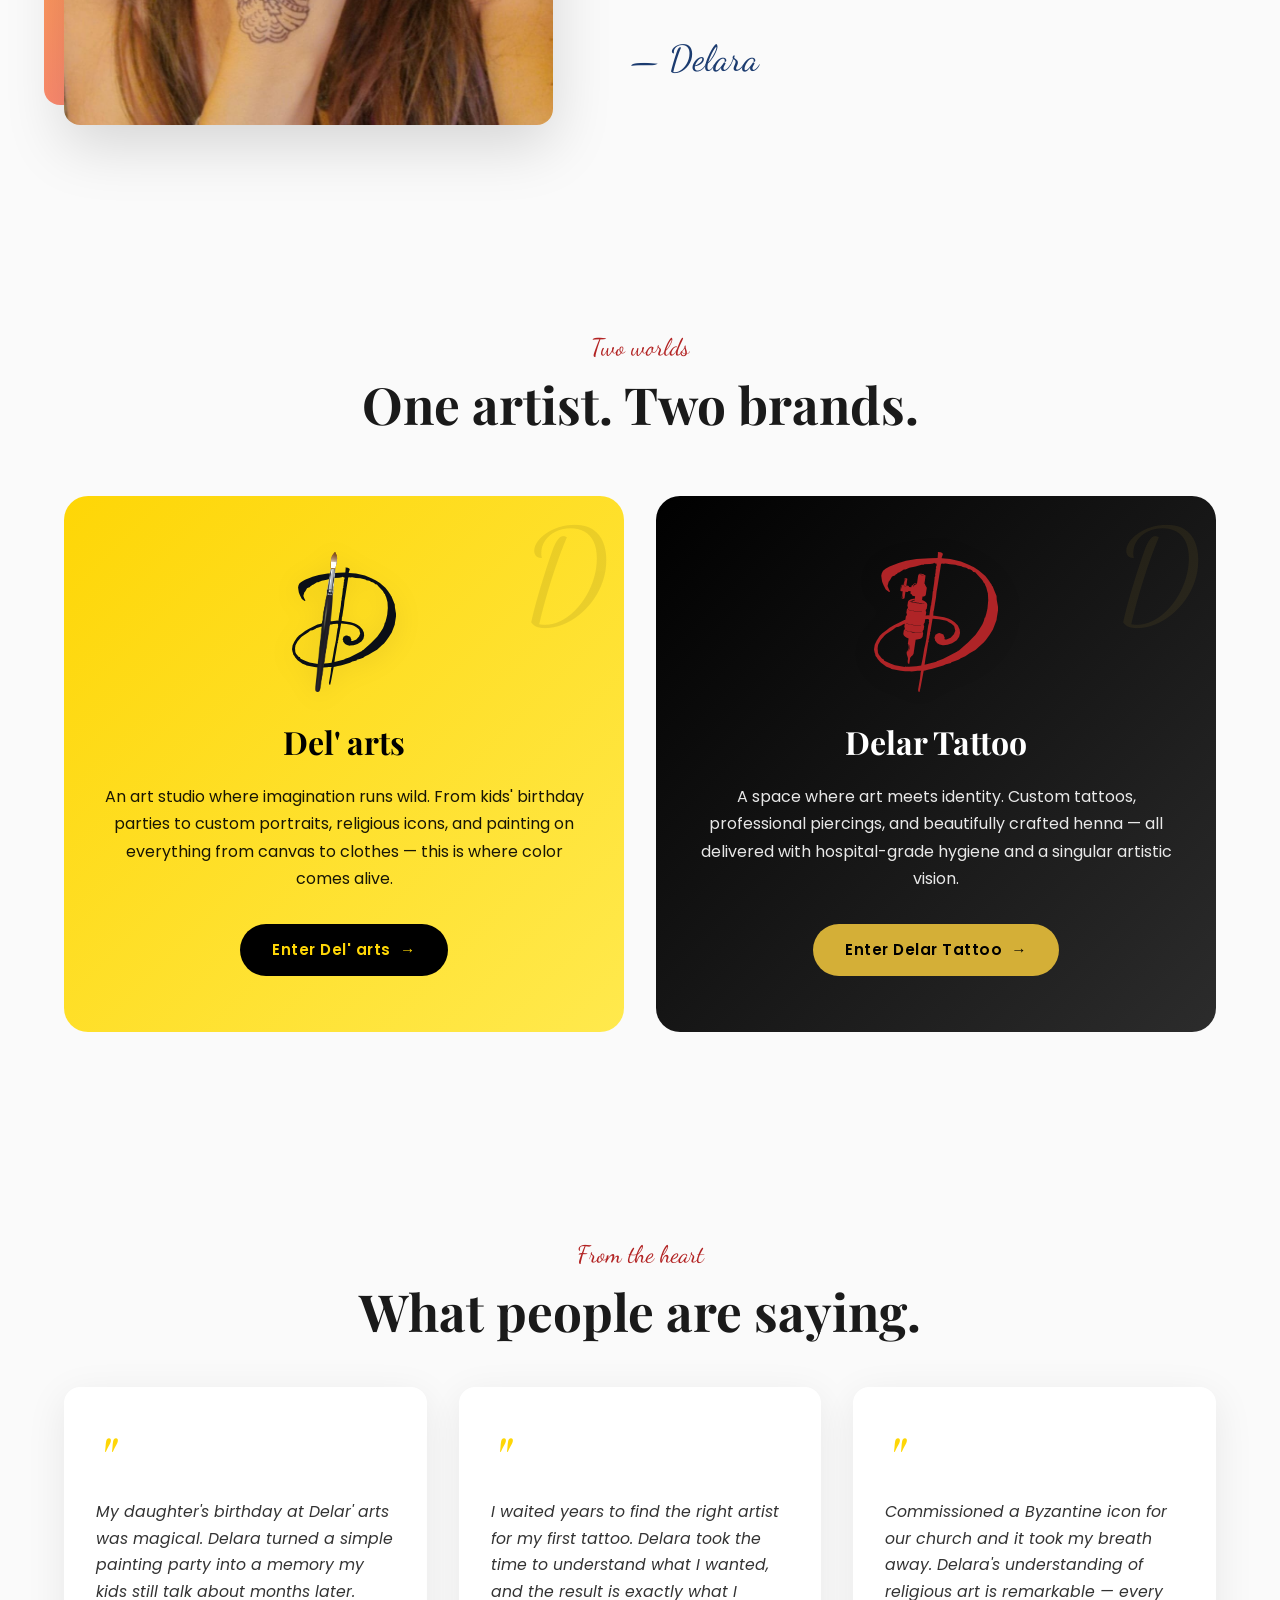
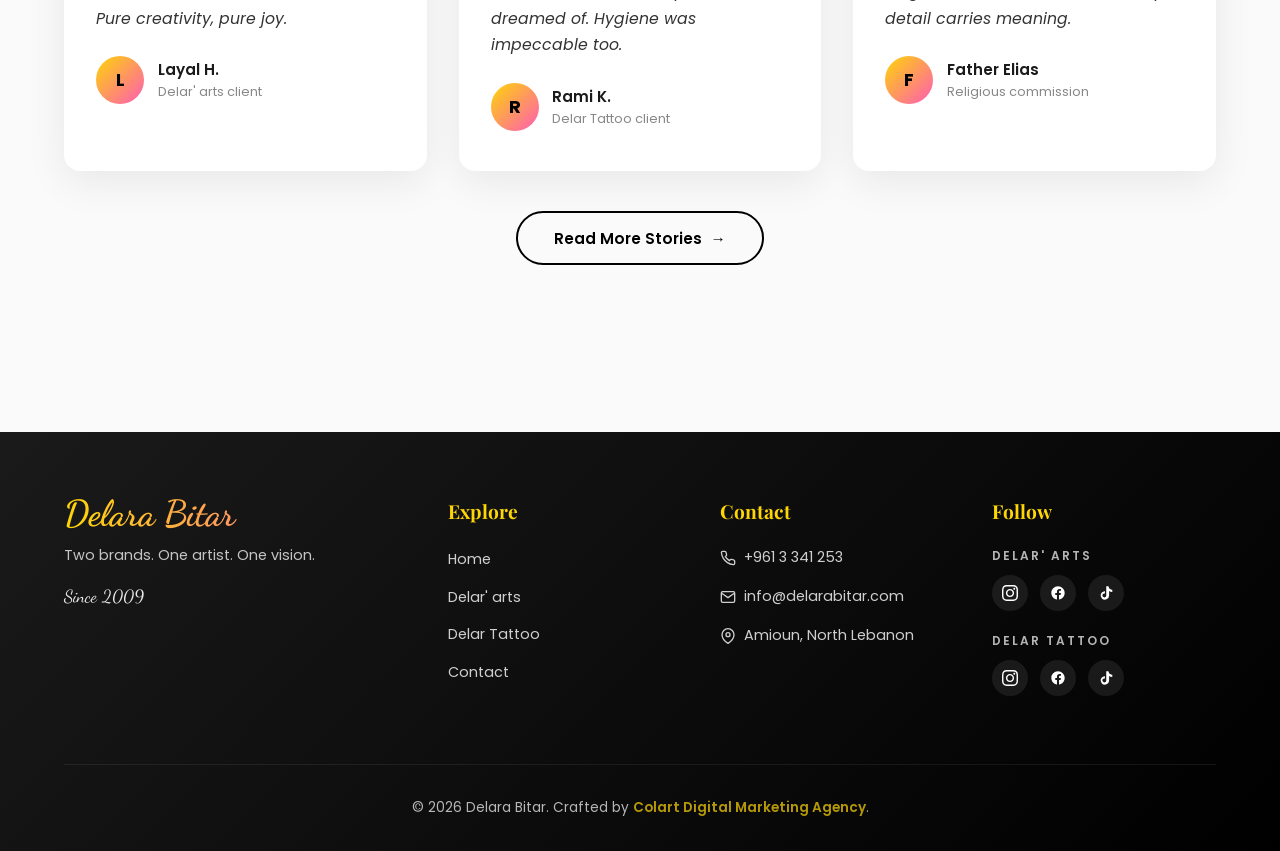
==== commit 8e58b0d5: "Update title and references to 'Delar' arts" ====
--- a/index.html
+++ b/index.html
@@ -3,7 +3,7 @@
 <head>
   <meta charset="UTF-8">
   <meta name="viewport" content="width=device-width, initial-scale=1.0">
-  <title>Delara Bitar — Artist & Visionary</title>
+  <title>Delara Bitar-Artist & Visionary</title>
   <meta name="description" content="Delara Bitar — The artistic mind behind Delar' arts & Delar Tattoo. Two brands, one artist, since 2009. North Lebanon.">
 
   <link rel="icon" type="image/svg+xml" href="assets/favicon.svg">
@@ -41,7 +41,7 @@
       <p class="hero-since">Since 2009</p>
       <div class="hero-cta-group">
         <a href="./delar-arts/" class="btn-primary">
-          Explore Delar' arts
+          Explore Del' arts
           <svg width="16" height="16" viewBox="0 0 24 24" fill="none" stroke="currentColor" stroke-width="2.5"><path d="M5 12h14M13 5l7 7-7 7"/></svg>
         </a>
         <a href="./delar-tattoo/" class="btn-secondary">
@@ -88,13 +88,13 @@
           <div class="brand-card-logo">
             <img src="assets/delar-arts-logo.svg" alt="Delar' arts">
           </div>
-          <h3 class="brand-card-title">Delar' arts</h3>
+          <h3 class="brand-card-title">Del' arts</h3>
           <p class="brand-card-desc">
             An art studio where imagination runs wild. From kids' birthday parties to custom portraits, religious icons, and painting on everything from canvas to clothes — this is where color comes alive.
           </p>
         </div>
         <a href="./delar-arts/" class="brand-card-btn">
-          Enter Delar' arts &nbsp;→
+          Enter Del' arts &nbsp;→
         </a>
       </div>
 
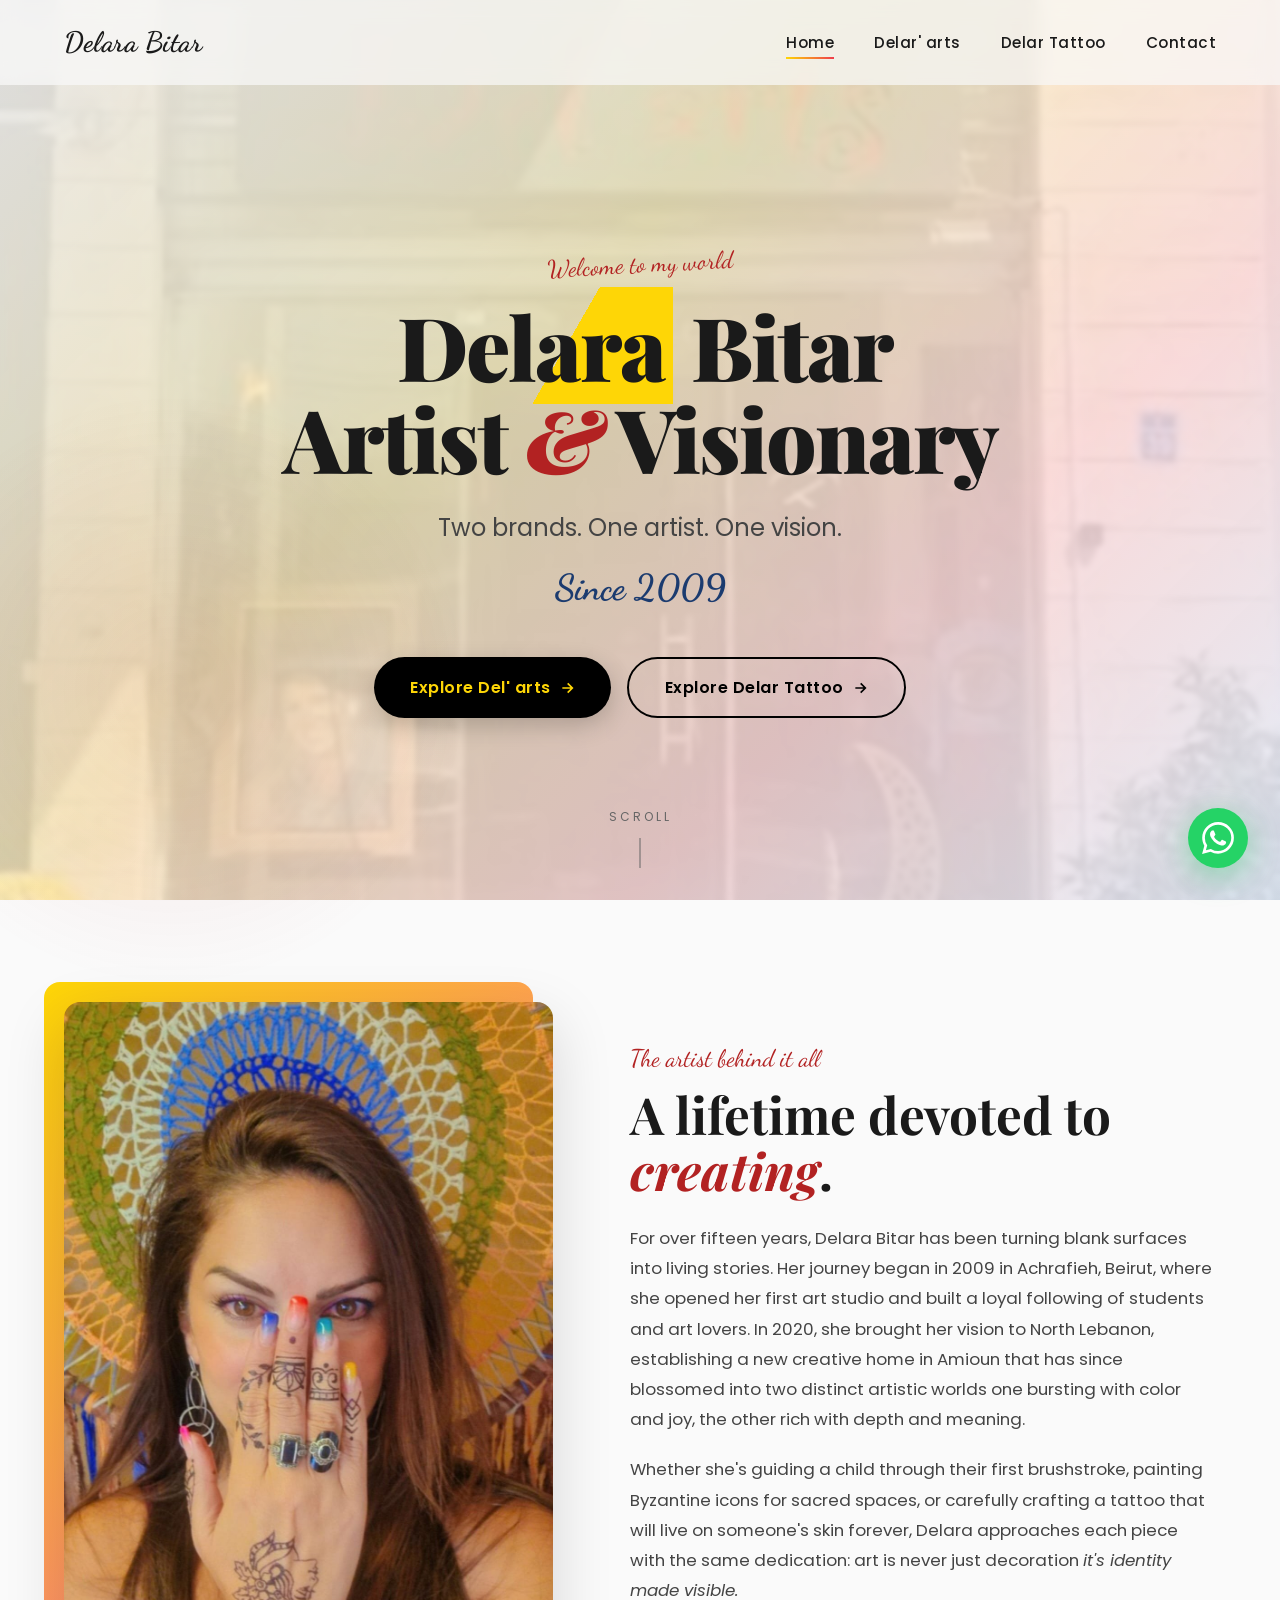
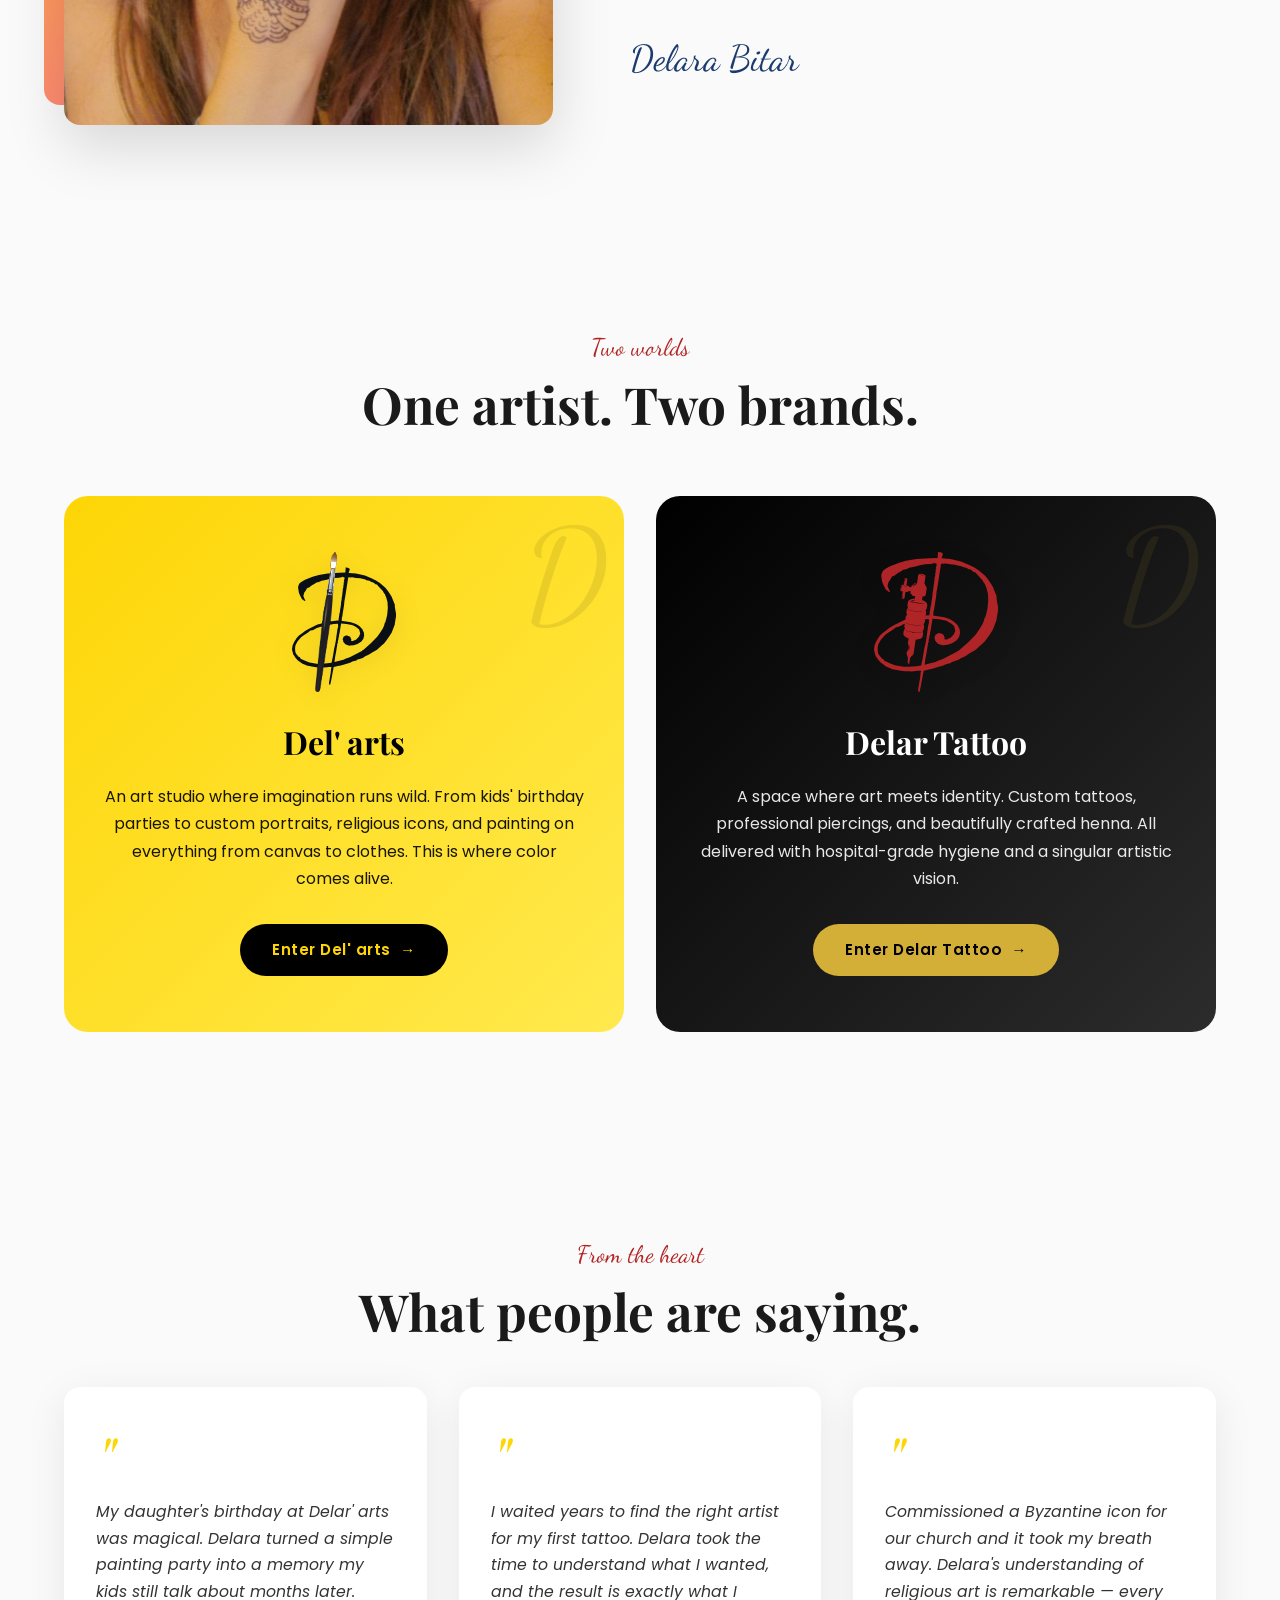
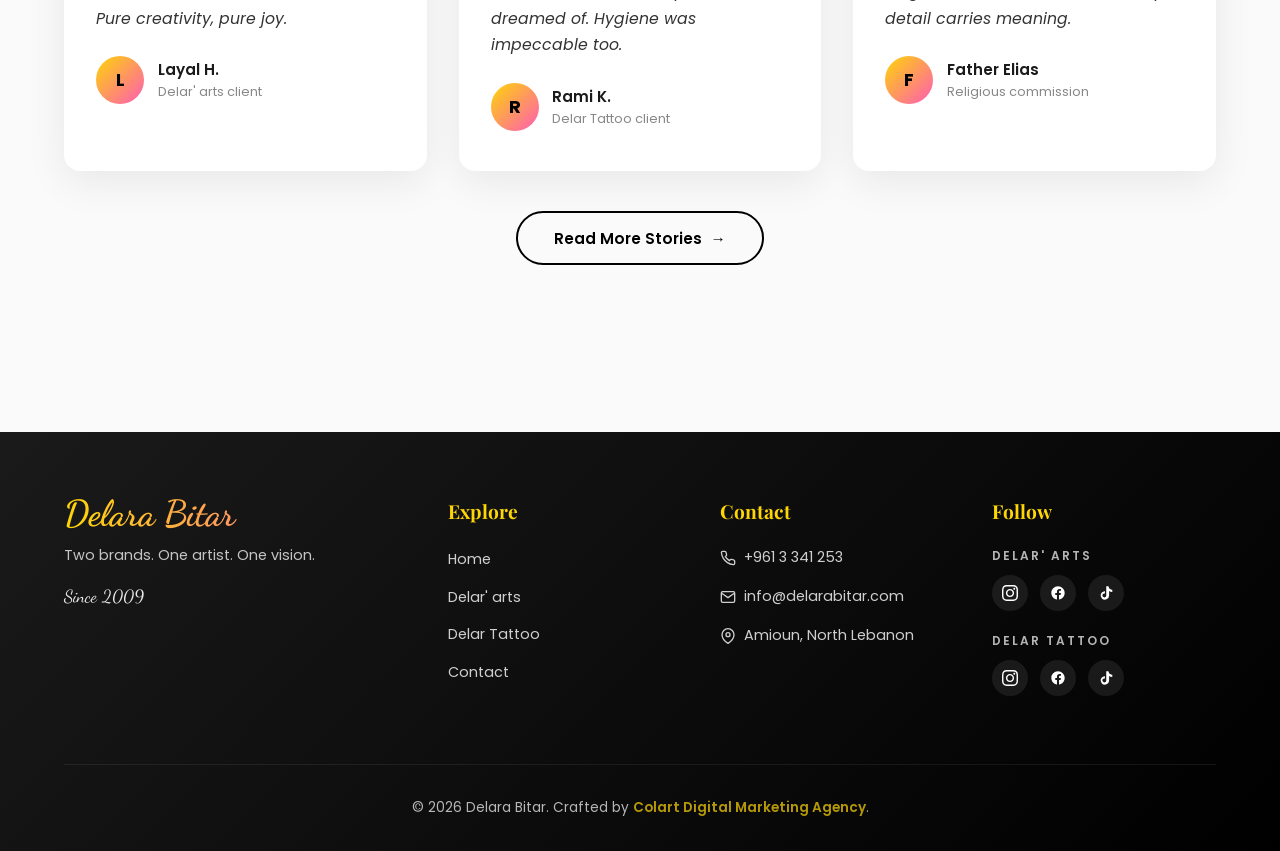
==== commit 6524e866: "Update HTML meta description and text content" ====
--- a/index.html
+++ b/index.html
@@ -4,7 +4,7 @@
   <meta charset="UTF-8">
   <meta name="viewport" content="width=device-width, initial-scale=1.0">
   <title>Delara Bitar-Artist & Visionary</title>
-  <meta name="description" content="Delara Bitar — The artistic mind behind Delar' arts & Delar Tattoo. Two brands, one artist, since 2009. North Lebanon.">
+  <meta name="description" content="Delara Bitar The artistic mind behind Delar' arts & Delar Tattoo. Two brands, one artist, since 2009. North Lebanon.">
 
   <link rel="icon" type="image/svg+xml" href="assets/favicon.svg">
   <link rel="stylesheet" href="css/global.css">
@@ -69,7 +69,7 @@
         <p class="about-text">
           Whether she's guiding a child through their first brushstroke, painting Byzantine icons for sacred spaces, or carefully crafting a tattoo that will live on someone's skin forever, Delara approaches each piece with the same dedication: art is never just decoration <em> it's identity made visible. </em> 
         </p>
-        <p class="about-signature">— Delara</p>
+        <p class="about-signature"> Delara Bitar</p>
       </div>
     </div>
   </section>
@@ -90,7 +90,7 @@
           </div>
           <h3 class="brand-card-title">Del' arts</h3>
           <p class="brand-card-desc">
-            An art studio where imagination runs wild. From kids' birthday parties to custom portraits, religious icons, and painting on everything from canvas to clothes — this is where color comes alive.
+            An art studio where imagination runs wild. From kids' birthday parties to custom portraits, religious icons, and painting on everything from canvas to clothes. This is where color comes alive.
           </p>
         </div>
         <a href="./delar-arts/" class="brand-card-btn">
@@ -107,7 +107,7 @@
           </div>
           <h3 class="brand-card-title">Delar Tattoo</h3>
           <p class="brand-card-desc">
-            A space where art meets identity. Custom tattoos, professional piercings, and beautifully crafted henna — all delivered with hospital-grade hygiene and a singular artistic vision.
+            A space where art meets identity. Custom tattoos, professional piercings, and beautifully crafted henna. All delivered with hospital-grade hygiene and a singular artistic vision.
           </p>
         </div>
         <a href="./delar-tattoo/" class="brand-card-btn">
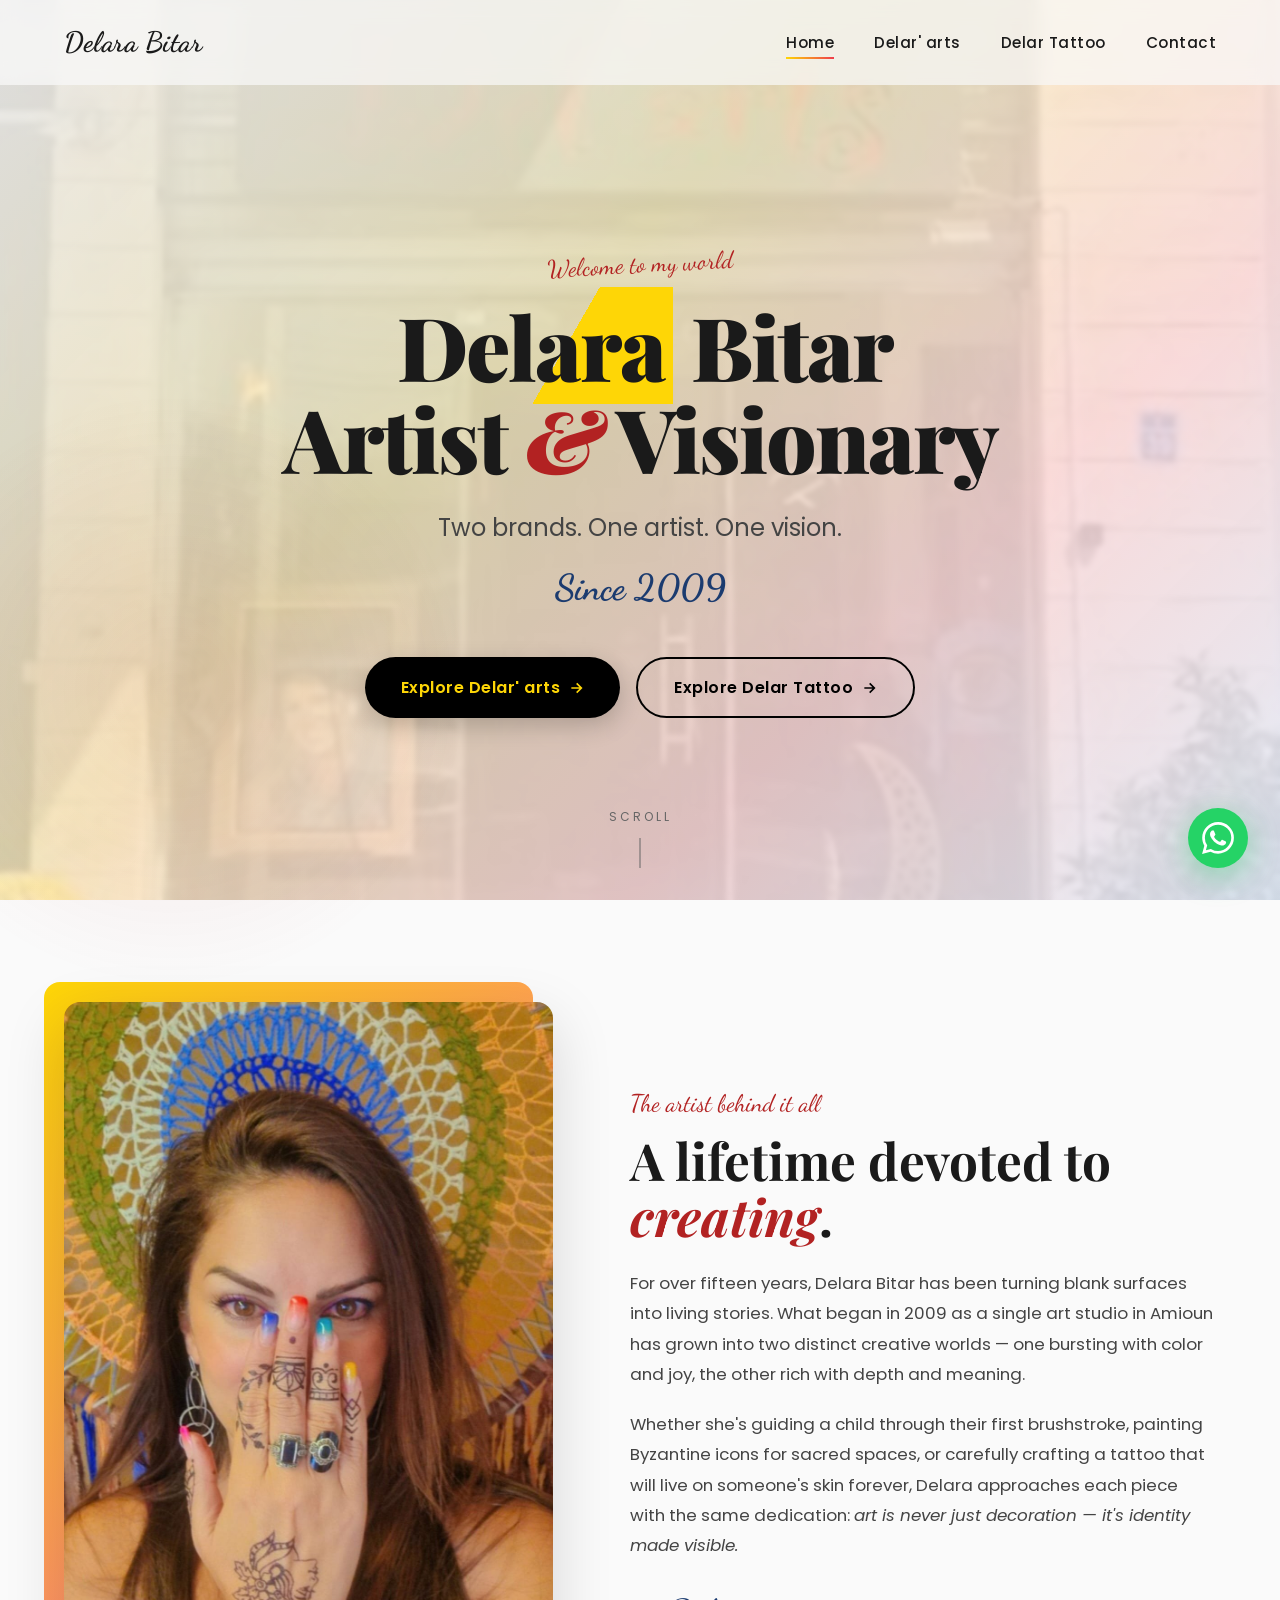
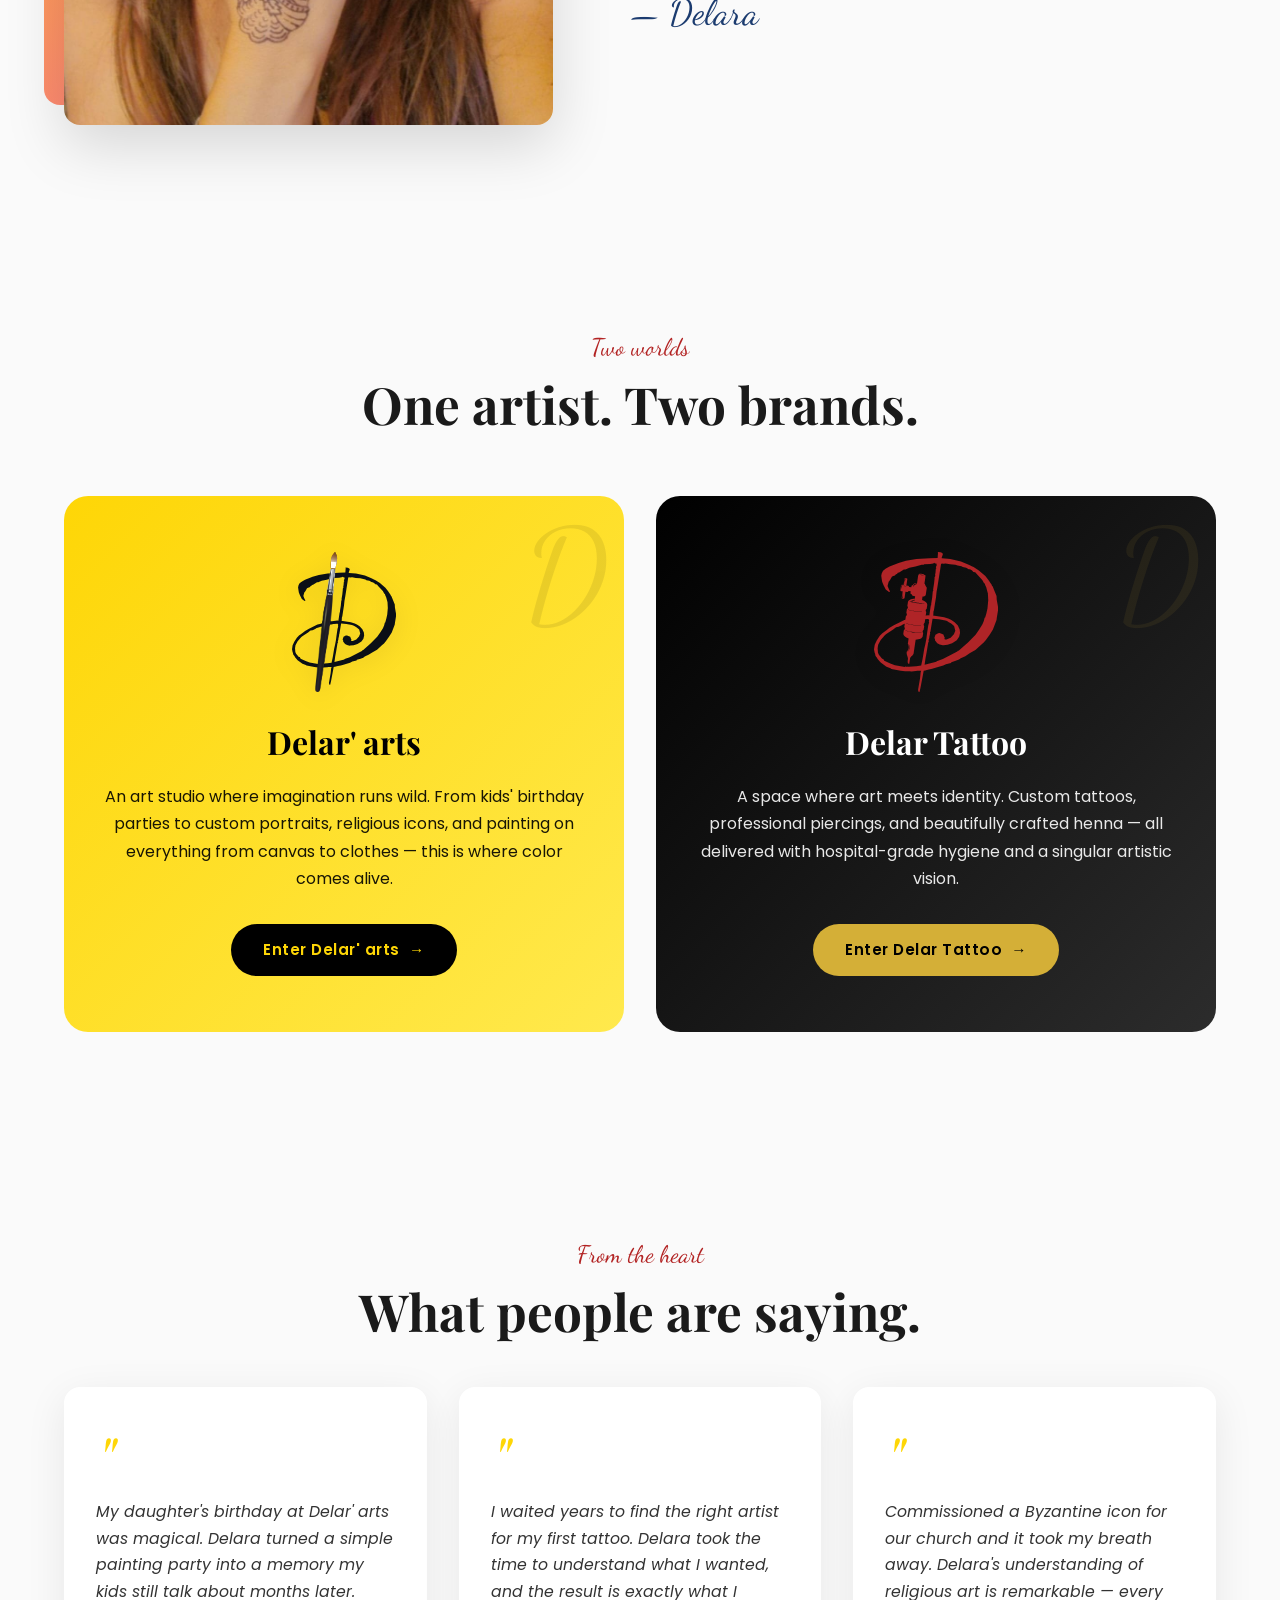
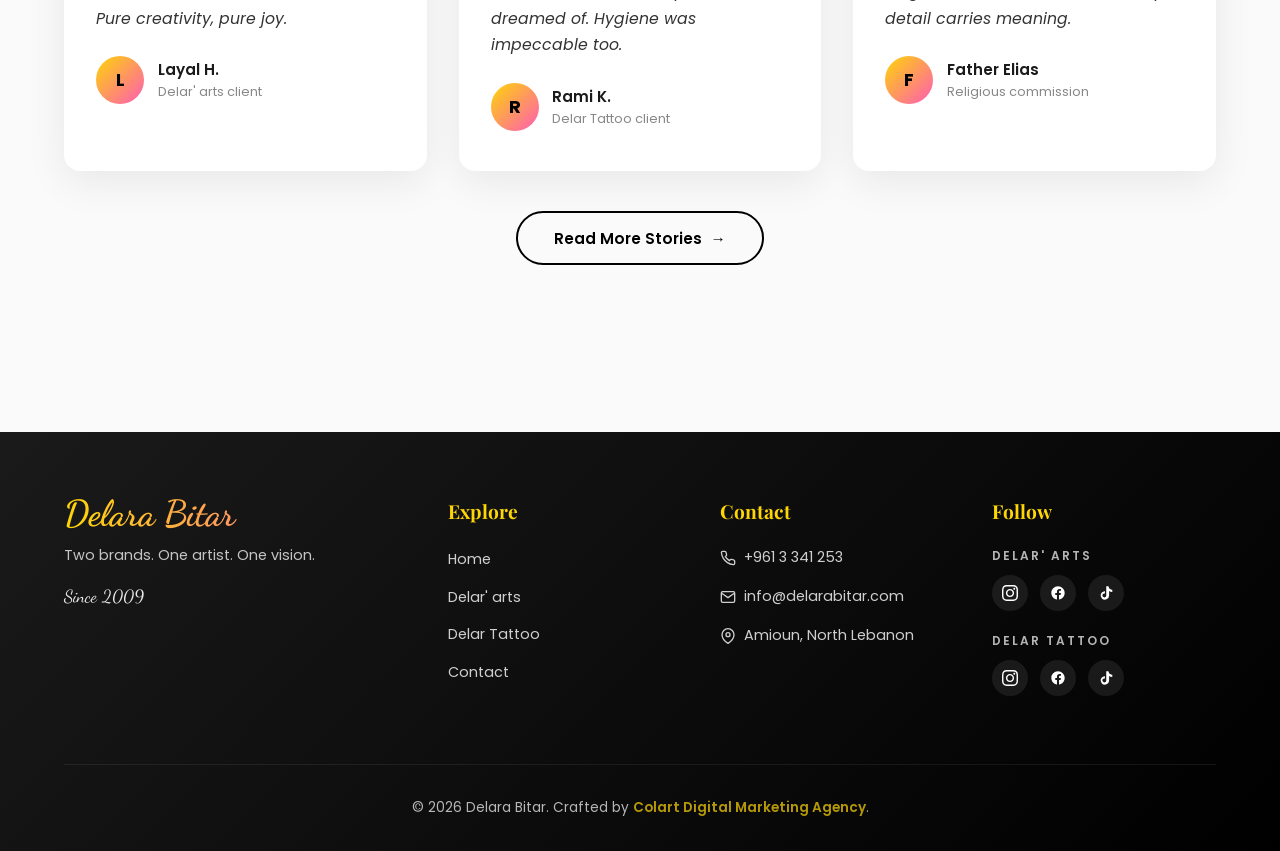
==== commit df7e6f08: "Add files via upload" ====
--- a/index.html
+++ b/index.html
@@ -3,10 +3,108 @@
 <head>
   <meta charset="UTF-8">
   <meta name="viewport" content="width=device-width, initial-scale=1.0">
-  <title>Delara Bitar-Artist & Visionary</title>
-  <meta name="description" content="Delara Bitar The artistic mind behind Delar' arts & Delar Tattoo. Two brands, one artist, since 2009. North Lebanon.">
-
+
+  <!-- PRIMARY META TAGS -->
+  <title>Delara Bitar — Artist & Visionary | Delar' arts + Delar Tattoo | Amioun, Lebanon</title>
+  <meta name="title" content="Delara Bitar — Artist & Visionary | Delar' arts + Delar Tattoo">
+  <meta name="description" content="The artistic mind behind Delar' arts (art studio) and Delar Tattoo (tattoo, henna, piercings) in Amioun, North Lebanon. Two brands, one artist. Since 2009.">
+  <meta name="keywords" content="Delara Bitar, art studio Lebanon, Amioun, North Lebanon, tattoo Lebanon, henna Lebanon, piercings Lebanon, art classes, Byzantine icons, custom portraits, art studio Amioun, Delar arts, Delar Tattoo, Koura, painting lessons, kids art parties Lebanon">
+  <meta name="author" content="Delara Bitar">
+  <meta name="robots" content="index, follow">
+  <link rel="canonical" href="https://www.delarabitar.com/">
+
+  <!-- OPEN GRAPH / FACEBOOK / WHATSAPP -->
+  <meta property="og:type" content="website">
+  <meta property="og:url" content="https://www.delarabitar.com/">
+  <meta property="og:title" content="Delara Bitar — Artist & Visionary | Two Brands, One Artist">
+  <meta property="og:description" content="The artistic mind behind Delar' arts and Delar Tattoo in Amioun, North Lebanon. Art classes, custom portraits, tattoos, henna, piercings. Since 2009.">
+  <meta property="og:image" content="https://www.delarabitar.com/assets/social-preview.jpg">
+  <meta property="og:image:width" content="1200">
+  <meta property="og:image:height" content="630">
+  <meta property="og:image:alt" content="Delara Bitar — Delar' arts & Delar Tattoo">
+  <meta property="og:site_name" content="Delara Bitar">
+  <meta property="og:locale" content="en_US">
+  <meta property="og:locale:alternate" content="ar_LB">
+
+  <!-- TWITTER / X -->
+  <meta name="twitter:card" content="summary_large_image">
+  <meta name="twitter:url" content="https://www.delarabitar.com/">
+  <meta name="twitter:title" content="Delara Bitar — Artist & Visionary">
+  <meta name="twitter:description" content="The artistic mind behind Delar' arts + Delar Tattoo. Amioun, North Lebanon. Since 2009.">
+  <meta name="twitter:image" content="https://www.delarabitar.com/assets/social-preview.jpg">
+
+  <!-- FAVICONS -->
   <link rel="icon" type="image/svg+xml" href="assets/favicon.svg">
+  <link rel="apple-touch-icon" href="assets/favicon.svg">
+
+  <!-- THEME COLOR -->
+  <meta name="theme-color" content="#FED606">
+
+  <!-- STRUCTURED DATA: PERSON + LOCAL BUSINESS -->
+  <script type="application/ld+json">
+  {
+    "@context": "https://schema.org",
+    "@graph": [
+      {
+        "@type": "Person",
+        "@id": "https://www.delarabitar.com/#delara",
+        "name": "Delara Bitar",
+        "jobTitle": "Artist",
+        "url": "https://www.delarabitar.com/",
+        "image": "https://www.delarabitar.com/images/delara.png",
+        "description": "Artist behind Delar' arts and Delar Tattoo, based in Amioun, North Lebanon.",
+        "sameAs": [
+          "https://instagram.com/delararts",
+          "https://instagram.com/delartattoo",
+          "https://facebook.com/delararts",
+          "https://facebook.com/delartattoo"
+        ]
+      },
+      {
+        "@type": "LocalBusiness",
+        "@id": "https://www.delarabitar.com/#business",
+        "name": "Delara Bitar — Delar' arts & Delar Tattoo",
+        "url": "https://www.delarabitar.com/",
+        "image": "https://www.delarabitar.com/images/storefront.png",
+        "logo": "https://www.delarabitar.com/assets/favicon.svg",
+        "telephone": "+961-3-341-253",
+        "email": "info@delarabitar.com",
+        "priceRange": "$$",
+        "founder": { "@id": "https://www.delarabitar.com/#delara" },
+        "foundingDate": "2009",
+        "address": {
+          "@type": "PostalAddress",
+          "streetAddress": "Serail Roundabout, Next to Smart Market",
+          "addressLocality": "Amioun",
+          "addressRegion": "North Lebanon",
+          "addressCountry": "LB"
+        },
+        "geo": {
+          "@type": "GeoCoordinates",
+          "latitude": "34.3032",
+          "longitude": "35.8131"
+        },
+        "openingHoursSpecification": [
+          {
+            "@type": "OpeningHoursSpecification",
+            "dayOfWeek": ["Monday","Tuesday","Wednesday","Thursday","Friday","Saturday"],
+            "opens": "11:00",
+            "closes": "17:00"
+          }
+        ],
+        "sameAs": [
+          "https://instagram.com/delararts",
+          "https://instagram.com/delartattoo",
+          "https://facebook.com/delararts",
+          "https://facebook.com/delartattoo",
+          "https://tiktok.com/@delararts",
+          "https://tiktok.com/@delartattoo"
+        ]
+      }
+    ]
+  }
+  </script>
+
   <link rel="stylesheet" href="css/global.css">
   <link rel="stylesheet" href="css/home.css">
 </head>
@@ -41,7 +139,7 @@
       <p class="hero-since">Since 2009</p>
       <div class="hero-cta-group">
         <a href="./delar-arts/" class="btn-primary">
-          Explore Del' arts
+          Explore Delar' arts
           <svg width="16" height="16" viewBox="0 0 24 24" fill="none" stroke="currentColor" stroke-width="2.5"><path d="M5 12h14M13 5l7 7-7 7"/></svg>
         </a>
         <a href="./delar-tattoo/" class="btn-secondary">
@@ -63,13 +161,12 @@
         <span class="about-eyebrow">The artist behind it all</span>
         <h2 class="about-title">A lifetime devoted to <em>creating</em>.</h2>
         <p class="about-text">
-         
-For over fifteen years, Delara Bitar has been turning blank surfaces into living stories. Her journey began in 2009 in Achrafieh, Beirut, where she opened her first art studio and built a loyal following of students and art lovers. In 2020, she brought her vision to North Lebanon, establishing a new creative home in Amioun that has since blossomed into two distinct artistic worlds one bursting with color and joy, the other rich with depth and meaning.
+          For over fifteen years, Delara Bitar has been turning blank surfaces into living stories. What began in 2009 as a single art studio in Amioun has grown into two distinct creative worlds — one bursting with color and joy, the other rich with depth and meaning.
         </p>
         <p class="about-text">
-          Whether she's guiding a child through their first brushstroke, painting Byzantine icons for sacred spaces, or carefully crafting a tattoo that will live on someone's skin forever, Delara approaches each piece with the same dedication: art is never just decoration <em> it's identity made visible. </em> 
+          Whether she's guiding a child through their first brushstroke, painting Byzantine icons for sacred spaces, or carefully crafting a tattoo that will live on someone's skin forever, Delara approaches each piece with the same dedication: <em>art is never just decoration — it's identity made visible.</em>
         </p>
-        <p class="about-signature"> Delara Bitar</p>
+        <p class="about-signature">— Delara</p>
       </div>
     </div>
   </section>
@@ -88,13 +185,13 @@
           <div class="brand-card-logo">
             <img src="assets/delar-arts-logo.svg" alt="Delar' arts">
           </div>
-          <h3 class="brand-card-title">Del' arts</h3>
+          <h3 class="brand-card-title">Delar' arts</h3>
           <p class="brand-card-desc">
-            An art studio where imagination runs wild. From kids' birthday parties to custom portraits, religious icons, and painting on everything from canvas to clothes. This is where color comes alive.
+            An art studio where imagination runs wild. From kids' birthday parties to custom portraits, religious icons, and painting on everything from canvas to clothes — this is where color comes alive.
           </p>
         </div>
         <a href="./delar-arts/" class="brand-card-btn">
-          Enter Del' arts &nbsp;→
+          Enter Delar' arts &nbsp;→
         </a>
       </div>
 
@@ -107,7 +204,7 @@
           </div>
           <h3 class="brand-card-title">Delar Tattoo</h3>
           <p class="brand-card-desc">
-            A space where art meets identity. Custom tattoos, professional piercings, and beautifully crafted henna. All delivered with hospital-grade hygiene and a singular artistic vision.
+            A space where art meets identity. Custom tattoos, professional piercings, and beautifully crafted henna — all delivered with hospital-grade hygiene and a singular artistic vision.
           </p>
         </div>
         <a href="./delar-tattoo/" class="brand-card-btn">
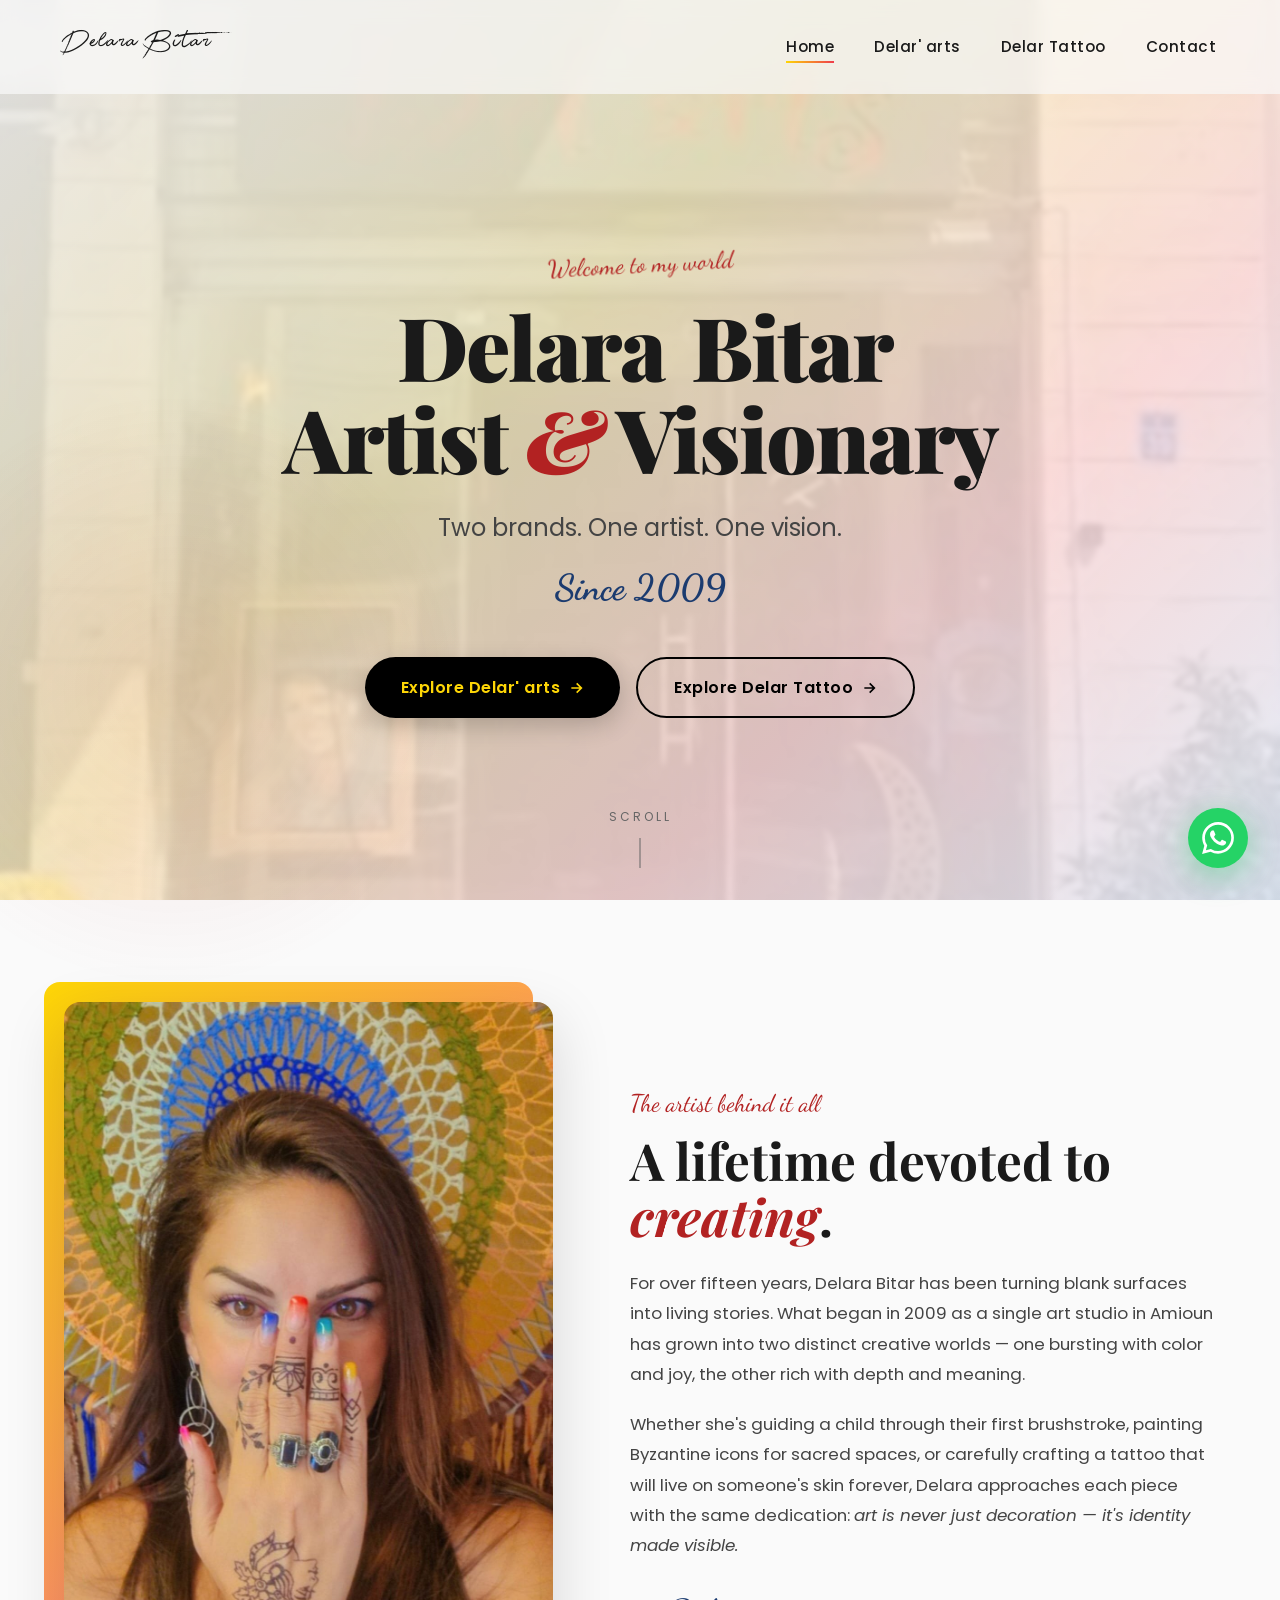
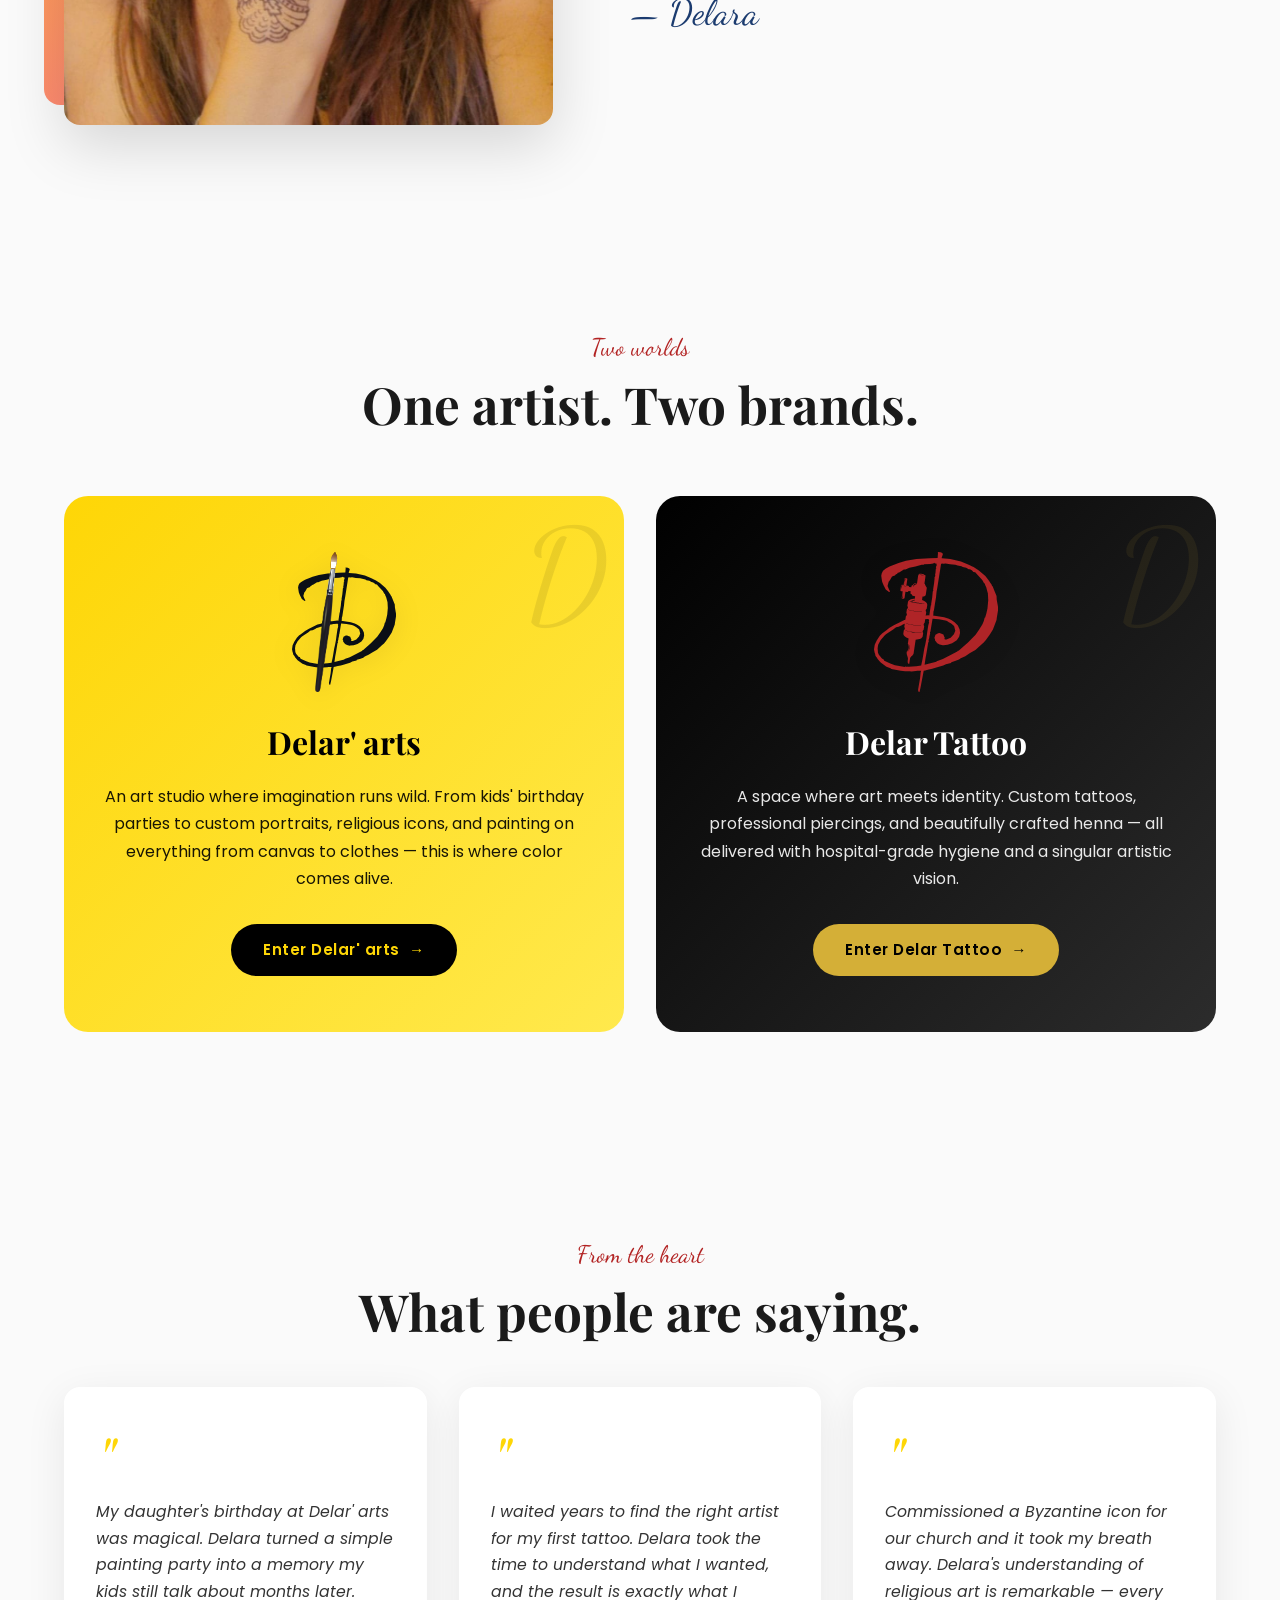
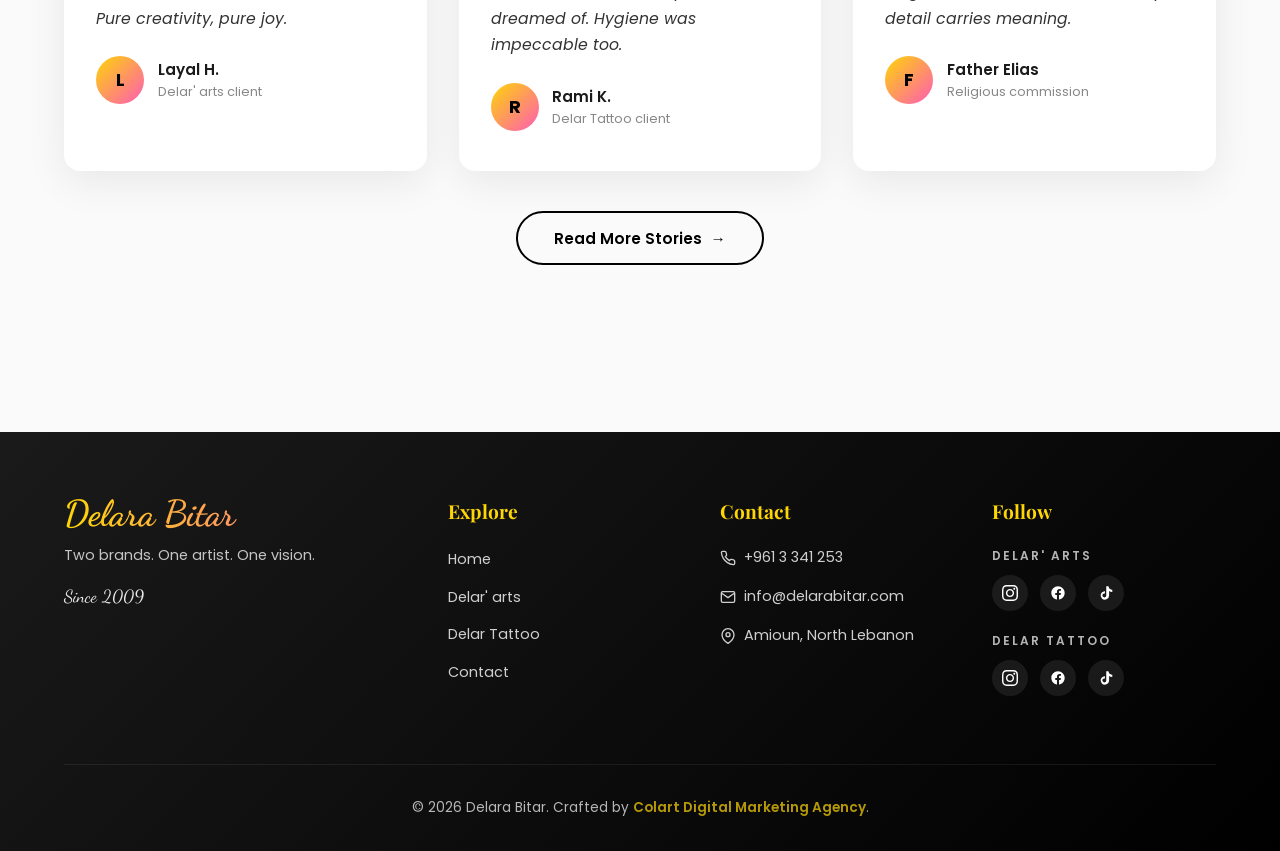
==== commit a6770982: "Add hero dots to the hero section" ====
--- a/index.html
+++ b/index.html
@@ -129,6 +129,20 @@
     <div class="hero-bg">
       <img src="images/storefront.png" alt="Delar' arts studio in Amioun, North Lebanon">
     </div>
+    <div class="hero-dots" aria-hidden="true">
+      <span class="dot dot-1"></span>
+      <span class="dot dot-2"></span>
+      <span class="dot dot-3"></span>
+      <span class="dot dot-4"></span>
+      <span class="dot dot-5"></span>
+      <span class="dot dot-6"></span>
+      <span class="dot dot-7"></span>
+      <span class="dot dot-8"></span>
+      <span class="dot dot-9"></span>
+      <span class="dot dot-10"></span>
+      <span class="dot dot-11"></span>
+      <span class="dot dot-12"></span>
+    </div>
     <div class="hero-content">
       <span class="hero-eyebrow">Welcome to my world</span>
       <h1 class="hero-title">
--- a/css/global.css
+++ b/css/global.css
@@ -4,6 +4,17 @@
    ============================================ */
 
 @import url('https://fonts.googleapis.com/css2?family=Playfair+Display:ital,wght@0,400;0,600;0,700;0,900;1,400&family=Poppins:wght@300;400;500;600;700;800&family=Dancing+Script:wght@600;700&display=swap');
+
+/* Custom Font — Beauty (brand name "Delara Bitar") */
+@font-face {
+  font-family: 'Beauty';
+  src: url('../assets/beauty-regular.woff2') format('woff2'),
+       url('../assets/beauty-regular.woff') format('woff'),
+       url('../assets/beauty-regular.otf') format('opentype');
+  font-weight: normal;
+  font-style: normal;
+  font-display: swap;
+}
 
 :root {
   /* DELAR' ARTS PALETTE */
@@ -100,10 +111,15 @@
 }
 
 .nav-brand {
-  font-family: var(--font-script);
-  font-size: 1.75rem;
-  font-weight: 700;
-  letter-spacing: 0.5px;
+  font-family: 'Beauty', var(--font-script);
+  font-size: 2.1rem;
+  font-weight: 400;
+  letter-spacing: 1px;
+  transition: transform 0.3s ease, color 0.3s ease;
+}
+
+.nav-brand:hover {
+  transform: scale(1.05);
 }
 
 .nav-links {
--- a/css/home.css
+++ b/css/home.css
@@ -104,7 +104,6 @@
   z-index: 2;
   text-align: center;
   max-width: 900px;
-  animation: fadeInUp 1s cubic-bezier(0.4, 0, 0.2, 1) 0.3s both;
 }
 
 .hero-eyebrow {
@@ -114,6 +113,8 @@
   color: #B22222;
   margin-bottom: 1rem;
   transform: rotate(-3deg);
+  opacity: 0;
+  animation: heroFadeDown 0.8s cubic-bezier(0.4, 0, 0.2, 1) 0.2s forwards;
 }
 
 .hero-title {
@@ -123,16 +124,24 @@
   line-height: 1.05;
   margin-bottom: 1.5rem;
   letter-spacing: -2px;
+  opacity: 0;
+  animation: heroFadeUp 1s cubic-bezier(0.4, 0, 0.2, 1) 0.5s forwards,
+             heroFloat 6s ease-in-out 1.5s infinite;
 }
 
 .hero-title .accent-yellow {
   background: linear-gradient(120deg, transparent 0%, transparent 60%, #FED606 60%, #FED606 100%);
+  background-size: 200% 100%;
+  background-position: 100% 0;
   padding: 0 0.5rem;
+  animation: heroHighlight 1.2s cubic-bezier(0.4, 0, 0.2, 1) 1.3s forwards;
 }
 
 .hero-title .accent-red {
   color: #B22222;
   font-style: italic;
+  display: inline-block;
+  animation: heroAmpersand 4s ease-in-out 2s infinite;
 }
 
 .hero-subtitle {
@@ -141,6 +150,8 @@
   max-width: 640px;
   margin: 0 auto 0.75rem;
   color: #444;
+  opacity: 0;
+  animation: heroFadeUp 0.8s cubic-bezier(0.4, 0, 0.2, 1) 0.8s forwards;
 }
 
 .hero-since {
@@ -149,6 +160,8 @@
   color: #1B3B6F;
   margin-bottom: 2.5rem;
   font-weight: 700;
+  opacity: 0;
+  animation: heroFadeUp 0.8s cubic-bezier(0.4, 0, 0.2, 1) 1s forwards;
 }
 
 .hero-cta-group {
@@ -156,6 +169,8 @@
   gap: 1rem;
   justify-content: center;
   flex-wrap: wrap;
+  opacity: 0;
+  animation: heroFadeUp 0.8s cubic-bezier(0.4, 0, 0.2, 1) 1.2s forwards;
 }
 
 .btn-primary,
@@ -621,3 +636,42 @@
 body.home .footer-bottom a {
   color: #FED606;
 }
+
+/* ============================================
+   ENHANCED HERO ANIMATIONS
+   ============================================ */
+@keyframes heroFadeUp {
+  from {
+    opacity: 0;
+    transform: translateY(40px);
+  }
+  to {
+    opacity: 1;
+    transform: translateY(0);
+  }
+}
+
+@keyframes heroFadeDown {
+  from {
+    opacity: 0;
+    transform: translateY(-20px) rotate(-3deg);
+  }
+  to {
+    opacity: 1;
+    transform: translateY(0) rotate(-3deg);
+  }
+}
+
+@keyframes heroFloat {
+  0%, 100% { transform: translateY(0); }
+  50% { transform: translateY(-12px); }
+}
+
+@keyframes heroHighlight {
+  to { background-position: 0 0; }
+}
+
+@keyframes heroAmpersand {
+  0%, 100% { transform: scale(1) rotate(0deg); }
+  50% { transform: scale(1.15) rotate(-5deg); }
+}
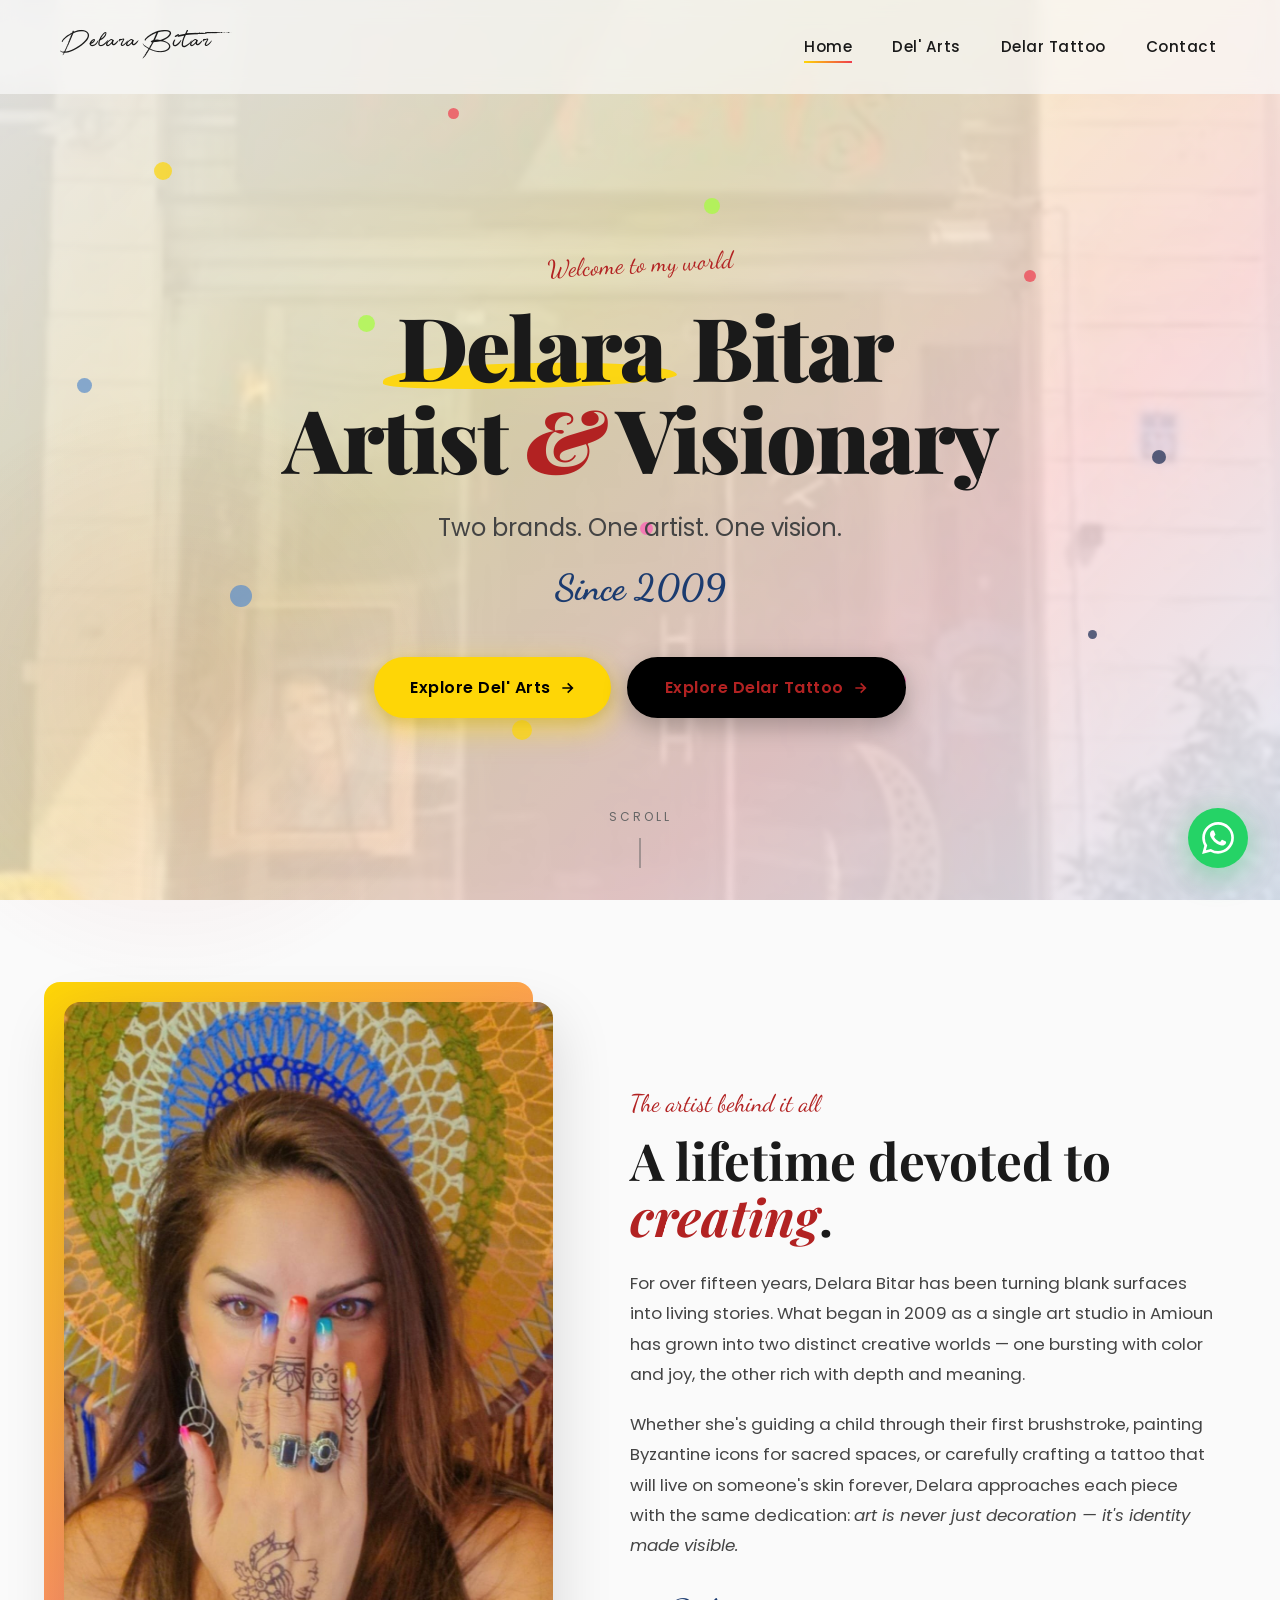
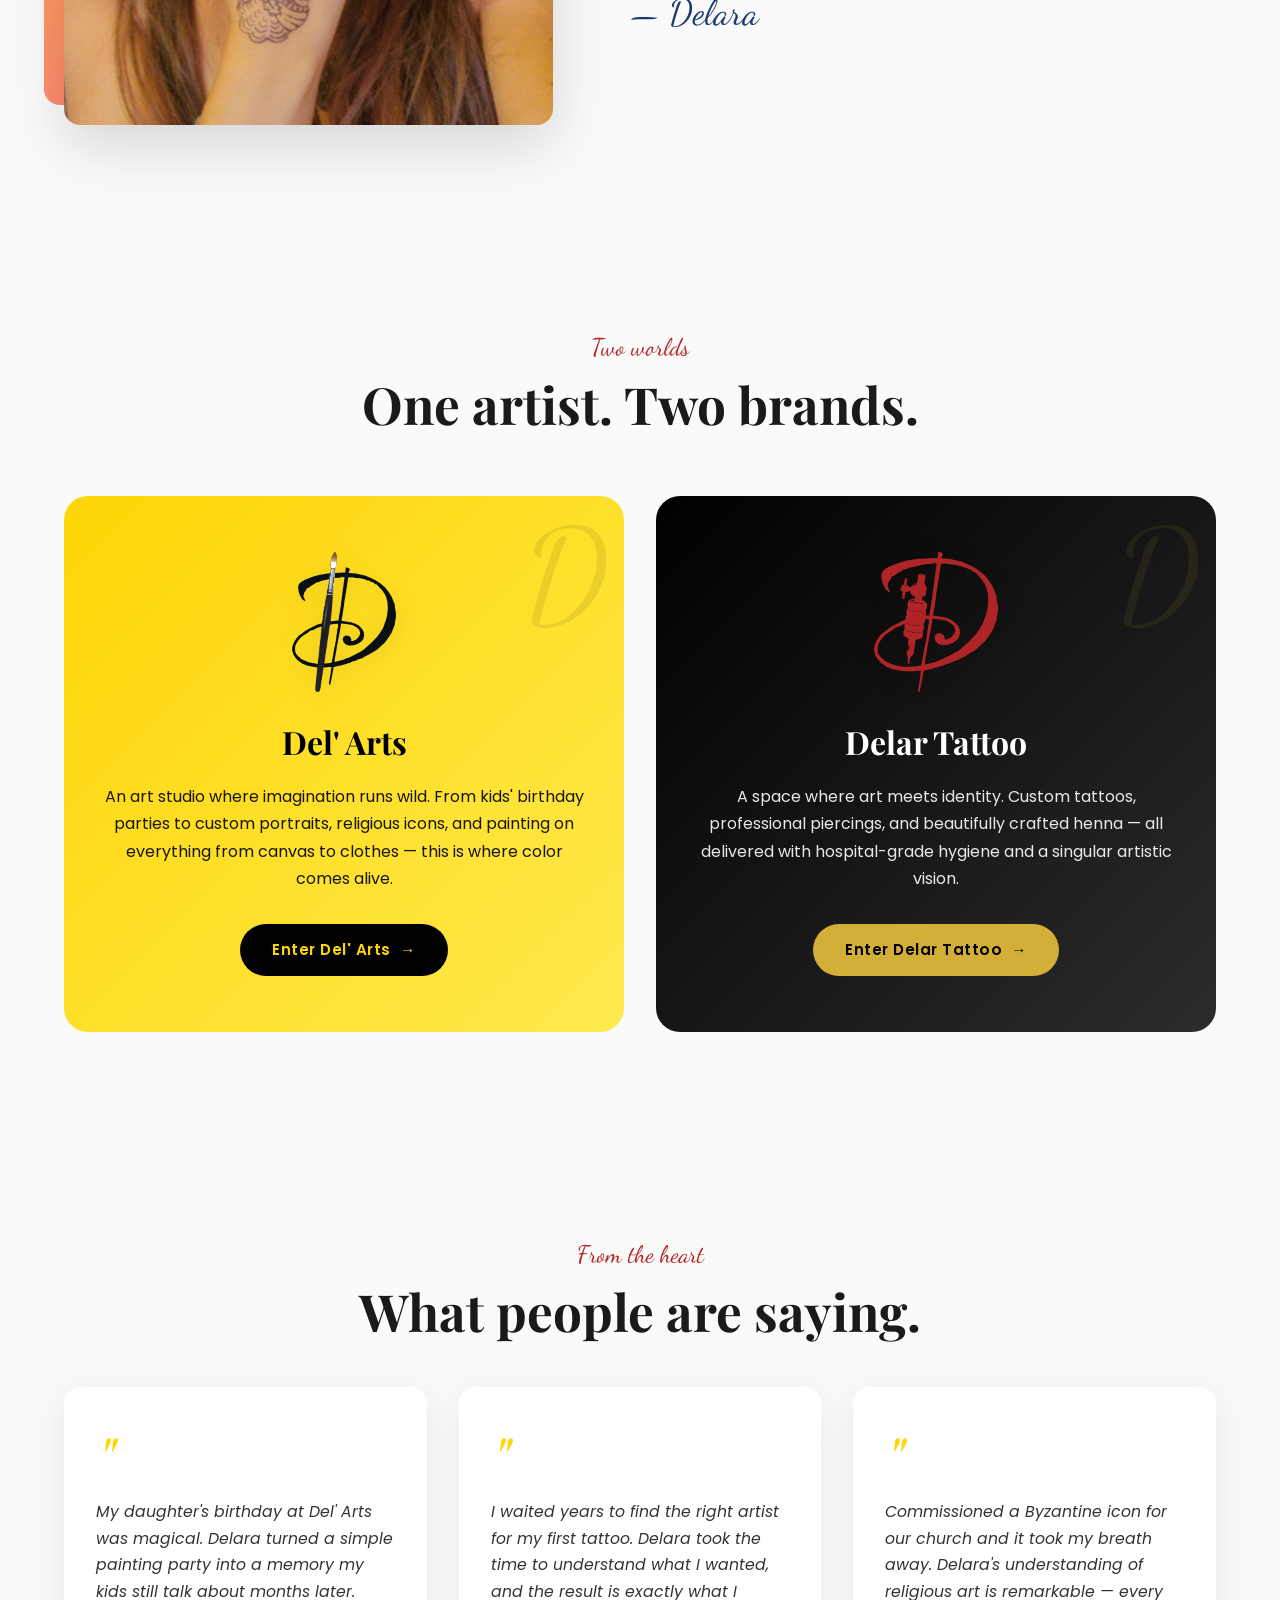
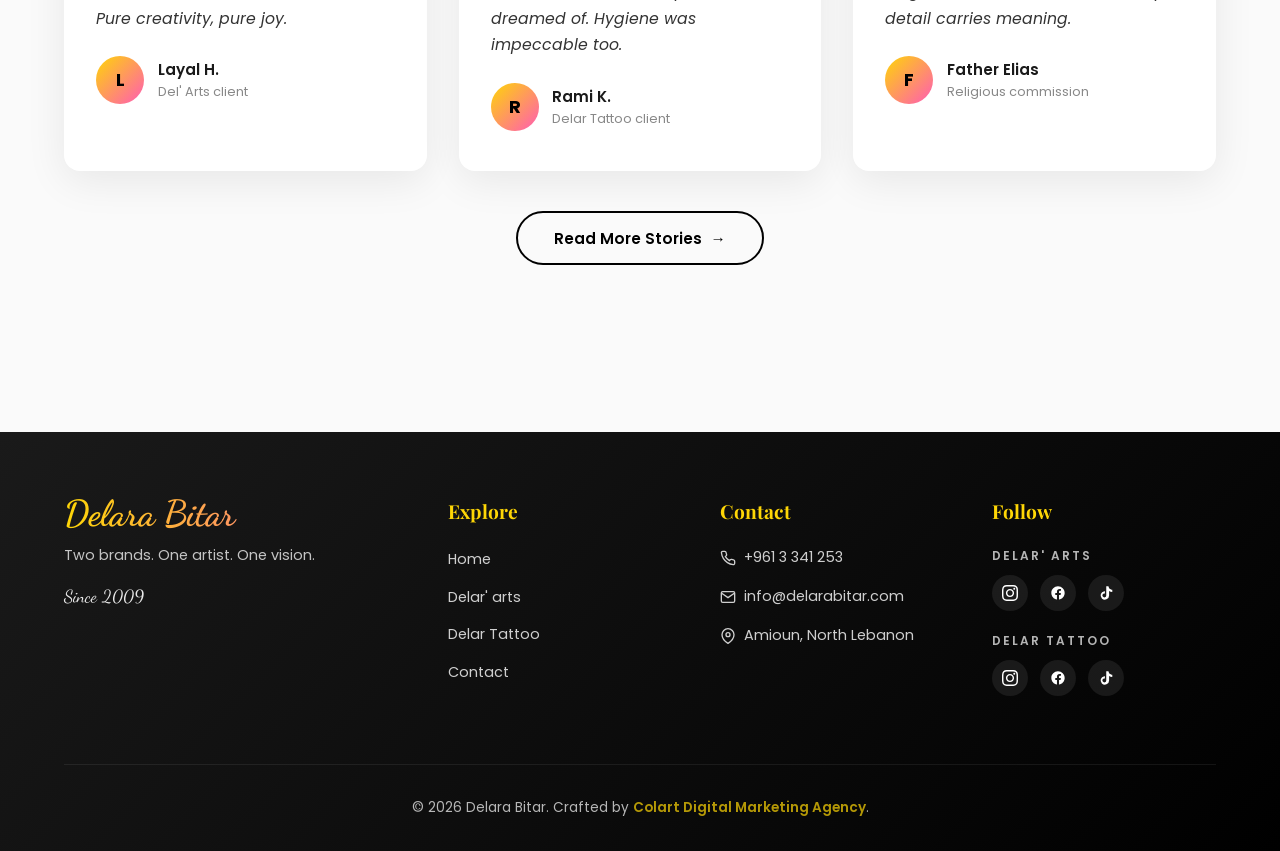
==== commit 412f0b00: "Correct spelling of 'Delar' arts to 'Del' Arts" ====
--- a/index.html
+++ b/index.html
@@ -115,7 +115,7 @@
     <a href="./" class="nav-brand">Delara Bitar</a>
     <ul class="nav-links">
       <li><a href="./" class="nav-link active" data-page="home">Home</a></li>
-      <li><a href="./delar-arts/" class="nav-link" data-page="delar-arts">Delar' arts</a></li>
+      <li><a href="./delar-arts/" class="nav-link" data-page="delar-arts">Del' Arts</a></li>
       <li><a href="./delar-tattoo/" class="nav-link" data-page="delar-tattoo">Delar Tattoo</a></li>
       <li><a href="./contact/" class="nav-link" data-page="contact">Contact</a></li>
     </ul>
@@ -153,7 +153,7 @@
       <p class="hero-since">Since 2009</p>
       <div class="hero-cta-group">
         <a href="./delar-arts/" class="btn-primary">
-          Explore Delar' arts
+          Explore Del' Arts
           <svg width="16" height="16" viewBox="0 0 24 24" fill="none" stroke="currentColor" stroke-width="2.5"><path d="M5 12h14M13 5l7 7-7 7"/></svg>
         </a>
         <a href="./delar-tattoo/" class="btn-secondary">
@@ -199,13 +199,13 @@
           <div class="brand-card-logo">
             <img src="assets/delar-arts-logo.svg" alt="Delar' arts">
           </div>
-          <h3 class="brand-card-title">Delar' arts</h3>
+          <h3 class="brand-card-title">Del' Arts</h3>
           <p class="brand-card-desc">
             An art studio where imagination runs wild. From kids' birthday parties to custom portraits, religious icons, and painting on everything from canvas to clothes — this is where color comes alive.
           </p>
         </div>
         <a href="./delar-arts/" class="brand-card-btn">
-          Enter Delar' arts &nbsp;→
+          Enter Del' Arts &nbsp;→
         </a>
       </div>
 
@@ -237,12 +237,12 @@
     <div class="testimonials-grid">
       <div class="testimonial-card reveal">
         <div class="testimonial-quote">"</div>
-        <p class="testimonial-text">My daughter's birthday at Delar' arts was magical. Delara turned a simple painting party into a memory my kids still talk about months later. Pure creativity, pure joy.</p>
+        <p class="testimonial-text">My daughter's birthday at Del' Arts was magical. Delara turned a simple painting party into a memory my kids still talk about months later. Pure creativity, pure joy.</p>
         <div class="testimonial-author">
           <div class="testimonial-avatar">L</div>
           <div>
             <div class="testimonial-name">Layal H.</div>
-            <div class="testimonial-source">Delar' arts client</div>
+            <div class="testimonial-source">Del' Arts client</div>
           </div>
         </div>
       </div>
--- a/css/home.css
+++ b/css/home.css
@@ -113,8 +113,6 @@
   color: #B22222;
   margin-bottom: 1rem;
   transform: rotate(-3deg);
-  opacity: 0;
-  animation: heroFadeDown 0.8s cubic-bezier(0.4, 0, 0.2, 1) 0.2s forwards;
 }
 
 .hero-title {
@@ -124,24 +122,33 @@
   line-height: 1.05;
   margin-bottom: 1.5rem;
   letter-spacing: -2px;
-  opacity: 0;
-  animation: heroFadeUp 1s cubic-bezier(0.4, 0, 0.2, 1) 0.5s forwards,
-             heroFloat 6s ease-in-out 1.5s infinite;
+  position: relative;
+  z-index: 1;
 }
 
 .hero-title .accent-yellow {
-  background: linear-gradient(120deg, transparent 0%, transparent 60%, #FED606 60%, #FED606 100%);
-  background-size: 200% 100%;
-  background-position: 100% 0;
-  padding: 0 0.5rem;
-  animation: heroHighlight 1.2s cubic-bezier(0.4, 0, 0.2, 1) 1.3s forwards;
+  position: relative;
+  display: inline-block;
+  padding: 0 0.1em;
+}
+
+.hero-title .accent-yellow::after {
+  content: '';
+  position: absolute;
+  left: -0.05em;
+  right: -0.05em;
+  bottom: 0.05em;
+  height: 0.28em;
+  background: #FED606;
+  border-radius: 45% 55% 50% 50% / 60% 65% 40% 35%;
+  transform: rotate(-1.5deg) skewX(-3deg);
+  z-index: -1;
+  opacity: 0.92;
 }
 
 .hero-title .accent-red {
   color: #B22222;
   font-style: italic;
-  display: inline-block;
-  animation: heroAmpersand 4s ease-in-out 2s infinite;
 }
 
 .hero-subtitle {
@@ -150,8 +157,6 @@
   max-width: 640px;
   margin: 0 auto 0.75rem;
   color: #444;
-  opacity: 0;
-  animation: heroFadeUp 0.8s cubic-bezier(0.4, 0, 0.2, 1) 0.8s forwards;
 }
 
 .hero-since {
@@ -160,8 +165,6 @@
   color: #1B3B6F;
   margin-bottom: 2.5rem;
   font-weight: 700;
-  opacity: 0;
-  animation: heroFadeUp 0.8s cubic-bezier(0.4, 0, 0.2, 1) 1s forwards;
 }
 
 .hero-cta-group {
@@ -169,8 +172,6 @@
   gap: 1rem;
   justify-content: center;
   flex-wrap: wrap;
-  opacity: 0;
-  animation: heroFadeUp 0.8s cubic-bezier(0.4, 0, 0.2, 1) 1.2s forwards;
 }
 
 .btn-primary,
@@ -189,28 +190,31 @@
 }
 
 .btn-primary {
+  background: #FED606;
+  color: #000;
+  box-shadow: 0 10px 30px rgba(254, 214, 6, 0.55), 0 4px 12px rgba(0, 0, 0, 0.15);
+}
+
+.btn-primary:hover {
   background: #000;
   color: #FED606;
-  box-shadow: 0 8px 24px rgba(0, 0, 0, 0.2);
-}
-
-.btn-primary:hover {
-  background: #FED606;
-  color: #000;
   transform: translateY(-3px);
-  box-shadow: 0 12px 30px rgba(254, 214, 6, 0.5);
+  box-shadow: 0 16px 40px rgba(0, 0, 0, 0.3);
 }
 
 .btn-secondary {
-  background: transparent;
-  color: #000;
+  background: #000;
+  color: #B22222;
   border: 2px solid #000;
+  box-shadow: 0 8px 24px rgba(0, 0, 0, 0.25);
 }
 
 .btn-secondary:hover {
-  background: #000;
+  background: #B22222;
   color: #fff;
+  border-color: #B22222;
   transform: translateY(-3px);
+  box-shadow: 0 14px 36px rgba(178, 34, 34, 0.45);
 }
 
 .hero-scroll-hint {
@@ -638,40 +642,52 @@
 }
 
 /* ============================================
-   ENHANCED HERO ANIMATIONS
+   FLOATING COLOR DOTS (hero background)
    ============================================ */
-@keyframes heroFadeUp {
-  from {
-    opacity: 0;
-    transform: translateY(40px);
-  }
-  to {
-    opacity: 1;
-    transform: translateY(0);
-  }
-}
-
-@keyframes heroFadeDown {
-  from {
-    opacity: 0;
-    transform: translateY(-20px) rotate(-3deg);
-  }
-  to {
-    opacity: 1;
-    transform: translateY(0) rotate(-3deg);
-  }
-}
-
-@keyframes heroFloat {
-  0%, 100% { transform: translateY(0); }
-  50% { transform: translateY(-12px); }
-}
-
-@keyframes heroHighlight {
-  to { background-position: 0 0; }
-}
-
-@keyframes heroAmpersand {
-  0%, 100% { transform: scale(1) rotate(0deg); }
-  50% { transform: scale(1.15) rotate(-5deg); }
-}
+.hero-dots {
+  position: absolute;
+  inset: 0;
+  z-index: 1;
+  pointer-events: none;
+  overflow: hidden;
+}
+
+.hero-dots .dot {
+  position: absolute;
+  border-radius: 50%;
+  opacity: 0.7;
+  filter: blur(0.5px);
+}
+
+/* Each dot: size, color, position, animation timing */
+.dot-1  { width: 18px; height: 18px; background: #FED606; top: 18%; left: 12%; animation: floatDot 9s ease-in-out infinite; }
+.dot-2  { width: 12px; height: 12px; background: #EF3D4D; top: 30%; left: 80%; animation: floatDot 11s ease-in-out infinite 1s; }
+.dot-3  { width: 22px; height: 22px; background: #5B8DCA; top: 65%; left: 18%; animation: floatDot 13s ease-in-out infinite 0.5s; }
+.dot-4  { width: 10px; height: 10px; background: #FF5BB5; top: 75%; left: 70%; animation: floatDot 10s ease-in-out infinite 2s; }
+.dot-5  { width: 16px; height: 16px; background: #A4FF3B; top: 22%; left: 55%; animation: floatDot 12s ease-in-out infinite 1.5s; }
+.dot-6  { width: 14px; height: 14px; background: #182851; top: 50%; left: 90%; animation: floatDot 14s ease-in-out infinite 0.8s; }
+.dot-7  { width: 20px; height: 20px; background: #FED606; top: 80%; left: 40%; animation: floatDot 11s ease-in-out infinite 2.5s; }
+.dot-8  { width: 11px; height: 11px; background: #EF3D4D; top: 12%; left: 35%; animation: floatDot 10s ease-in-out infinite 1.2s; }
+.dot-9  { width: 15px; height: 15px; background: #5B8DCA; top: 42%; left: 6%; animation: floatDot 13s ease-in-out infinite 0.3s; }
+.dot-10 { width: 13px; height: 13px; background: #FF5BB5; top: 58%; left: 50%; animation: floatDot 12s ease-in-out infinite 1.8s; }
+.dot-11 { width: 17px; height: 17px; background: #A4FF3B; top: 35%; left: 28%; animation: floatDot 15s ease-in-out infinite 0.6s; }
+.dot-12 { width: 9px;  height: 9px;  background: #182851; top: 70%; left: 85%; animation: floatDot 9s ease-in-out infinite 2.2s; }
+
+@keyframes floatDot {
+  0%, 100% {
+    transform: translate(0, 0) scale(1);
+    opacity: 0.5;
+  }
+  25% {
+    transform: translate(20px, -30px) scale(1.1);
+    opacity: 0.8;
+  }
+  50% {
+    transform: translate(-15px, -50px) scale(0.95);
+    opacity: 0.6;
+  }
+  75% {
+    transform: translate(-25px, -20px) scale(1.05);
+    opacity: 0.75;
+  }
+}
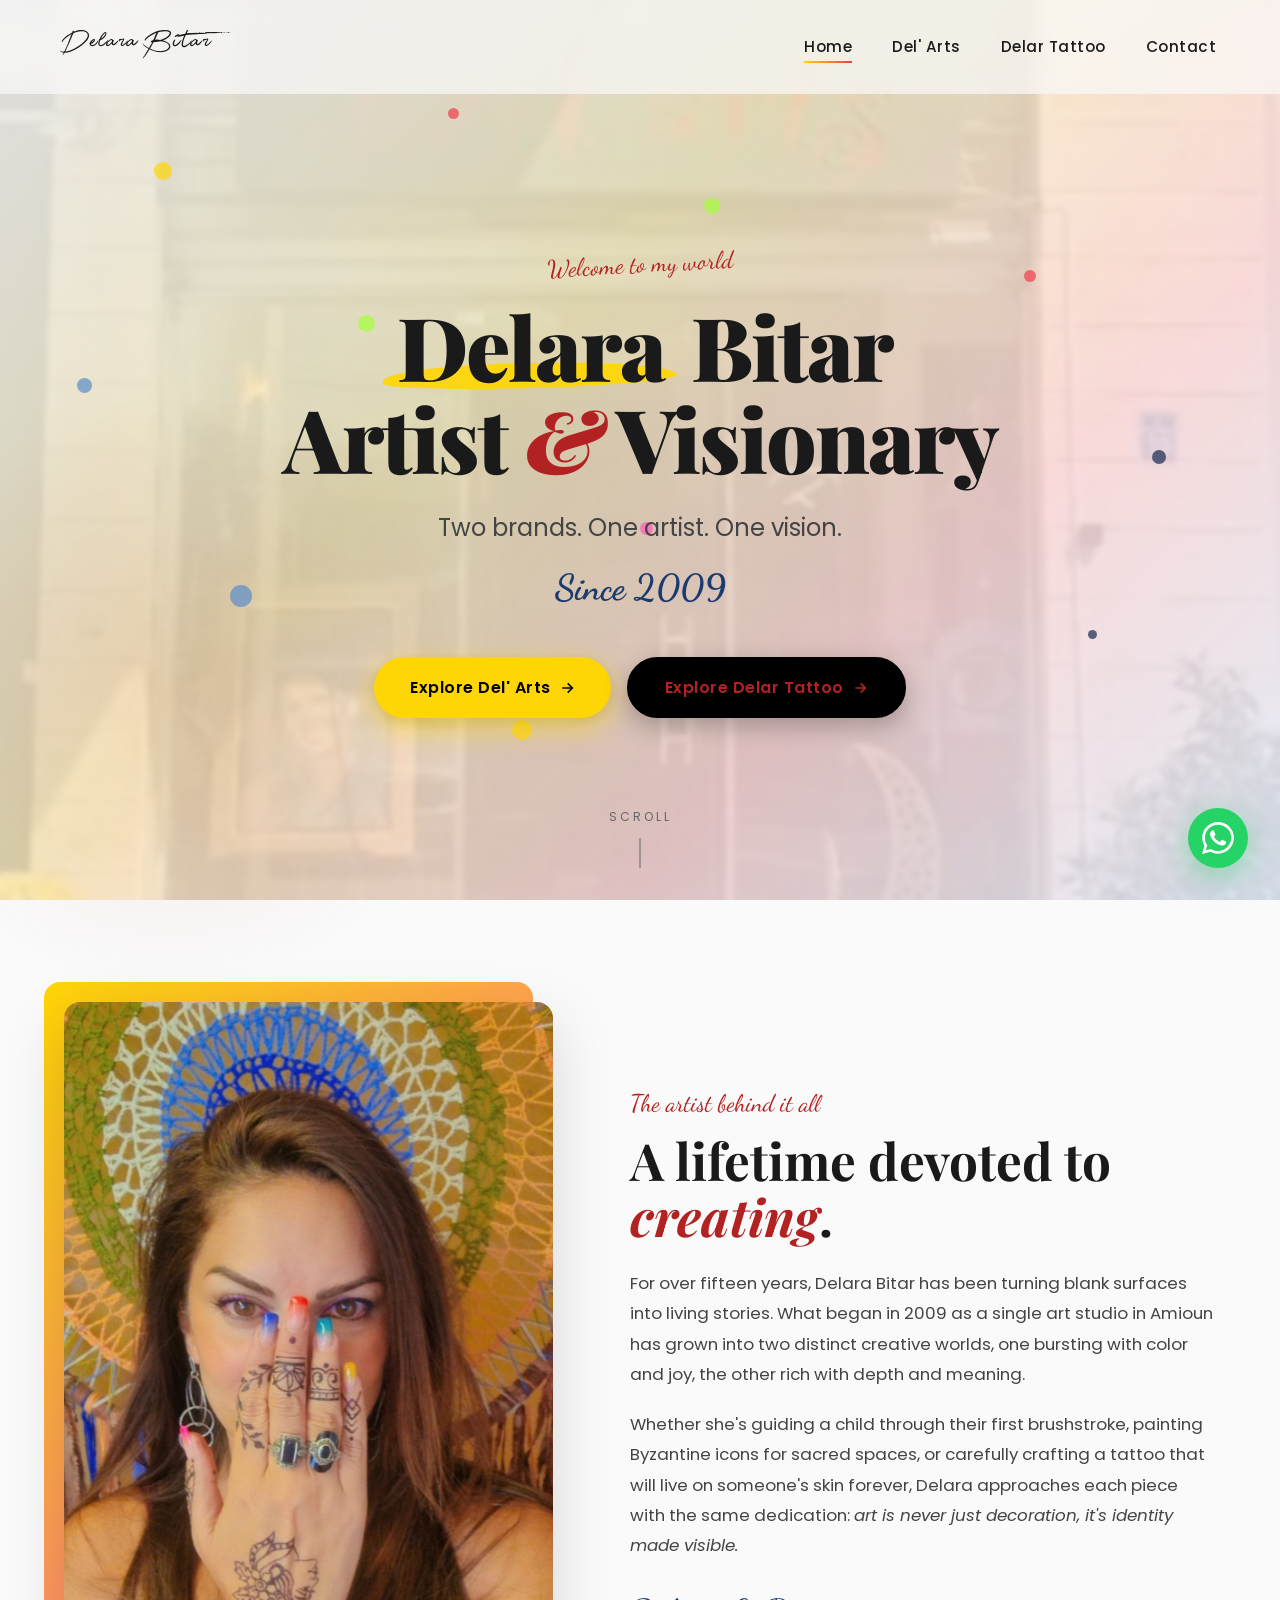
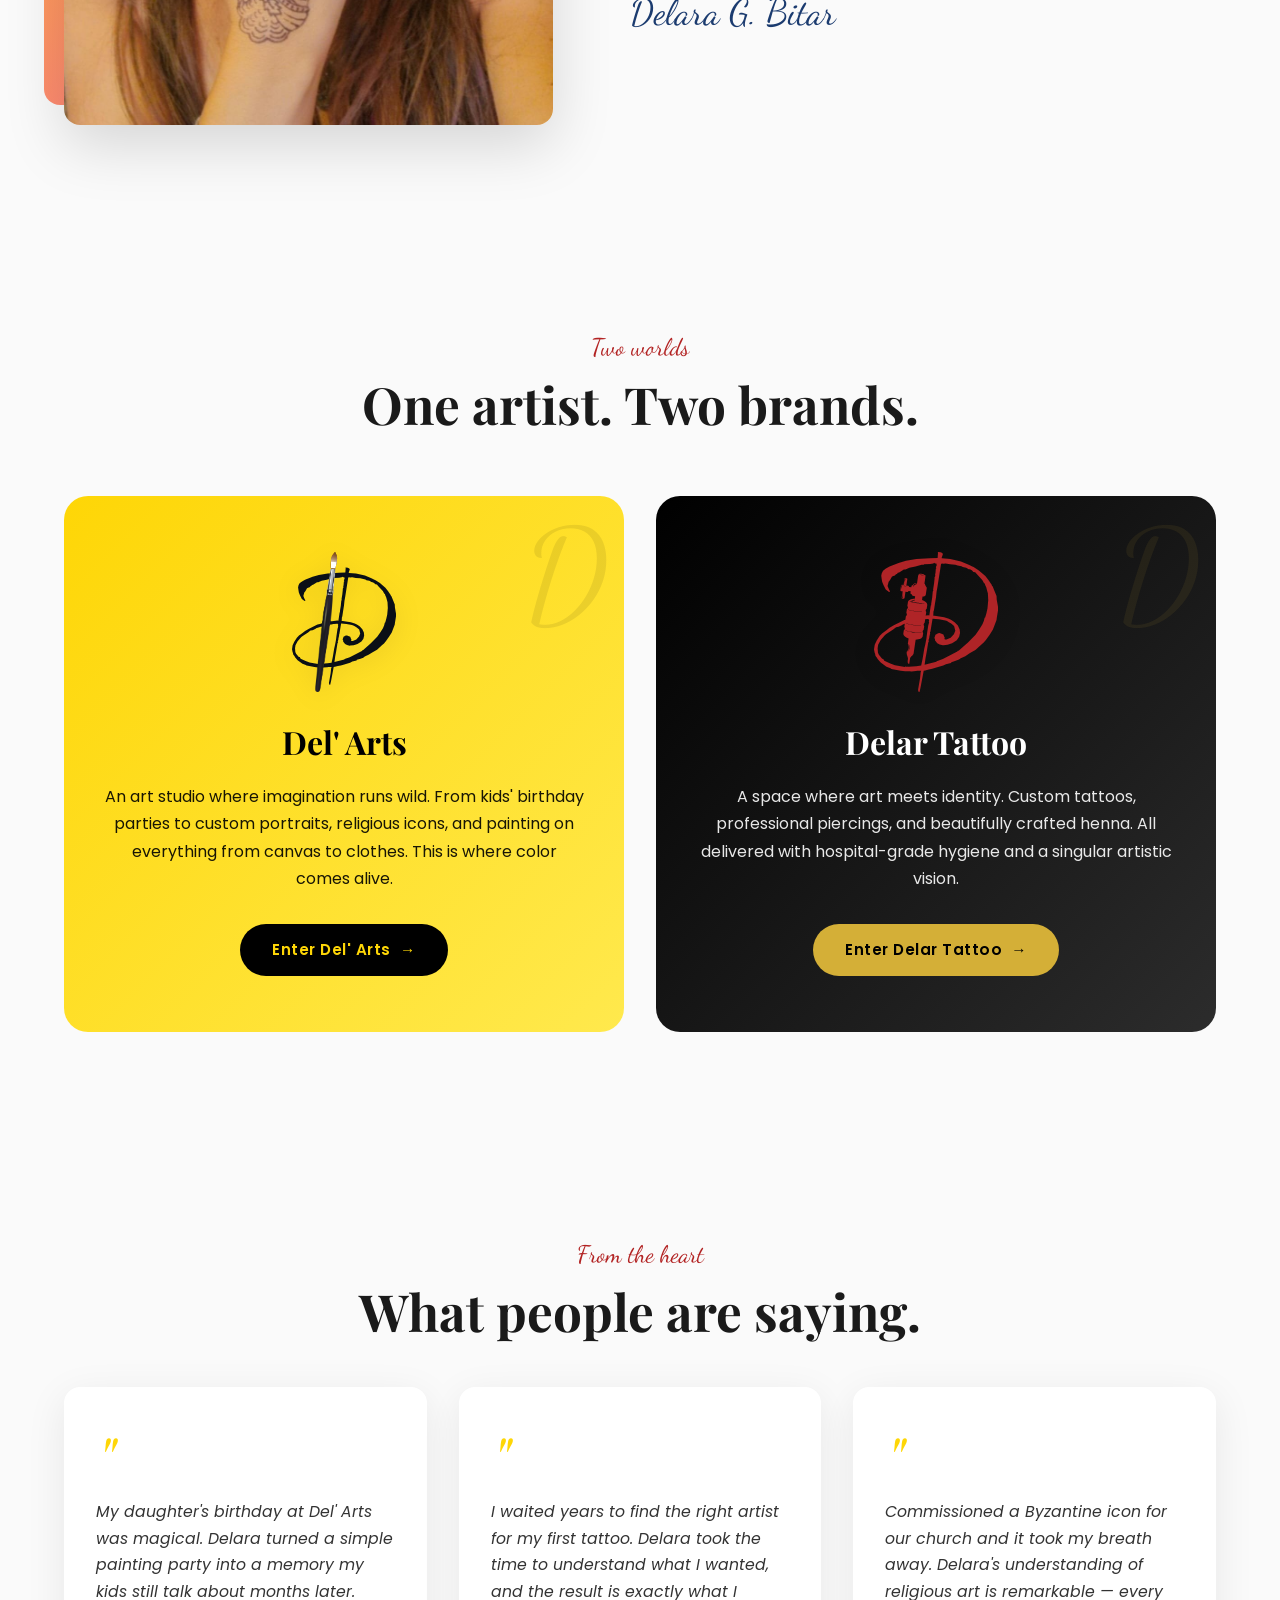
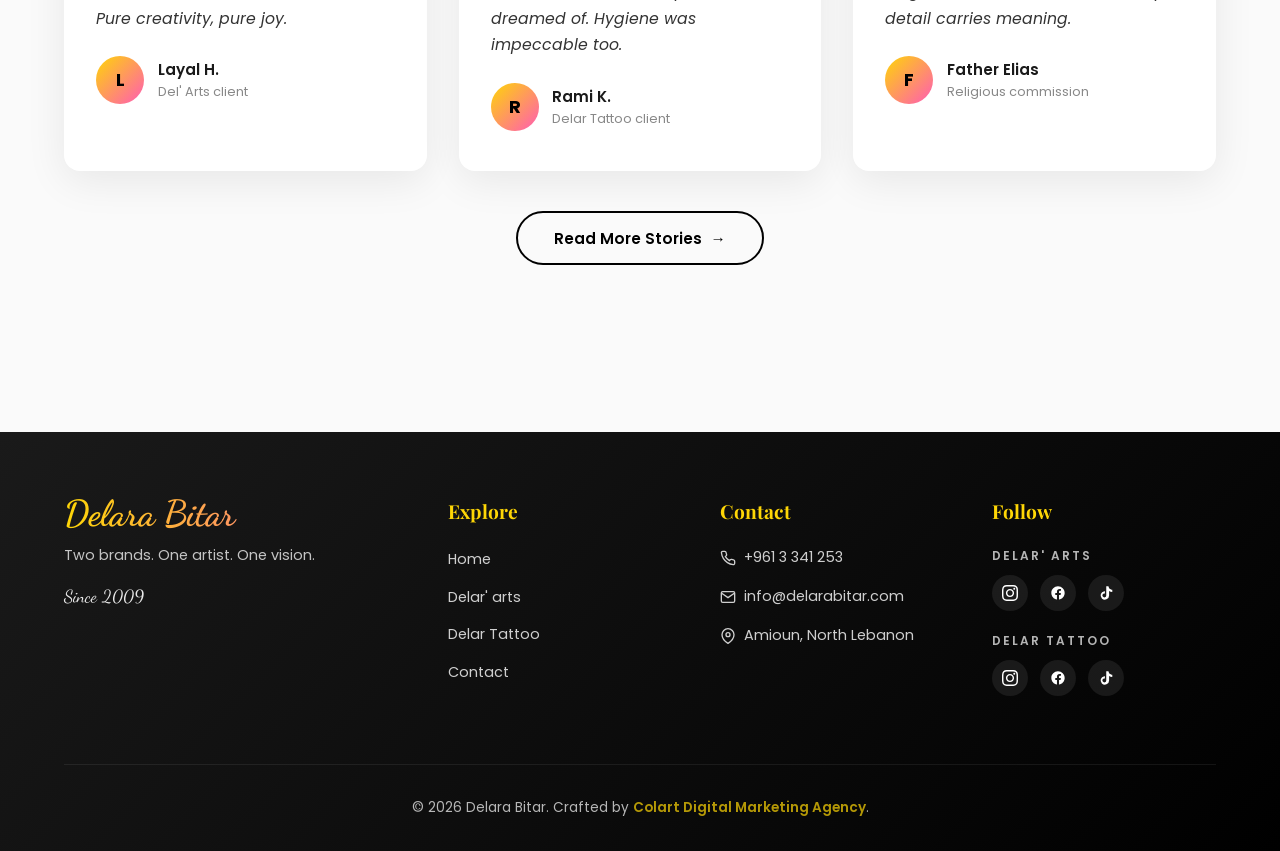
==== commit b2a3ea01: "Fix punctuation and update signature in index.html" ====
--- a/index.html
+++ b/index.html
@@ -5,8 +5,8 @@
   <meta name="viewport" content="width=device-width, initial-scale=1.0">
 
   <!-- PRIMARY META TAGS -->
-  <title>Delara Bitar — Artist & Visionary | Delar' arts + Delar Tattoo | Amioun, Lebanon</title>
-  <meta name="title" content="Delara Bitar — Artist & Visionary | Delar' arts + Delar Tattoo">
+  <title>Delara Bitar | Artist & Visionary | Delar' arts + Delar Tattoo | Amioun, Lebanon</title>
+  <meta name="title" content="Delara Bitar | Artist & Visionary | Delar' arts + Delar Tattoo">
   <meta name="description" content="The artistic mind behind Delar' arts (art studio) and Delar Tattoo (tattoo, henna, piercings) in Amioun, North Lebanon. Two brands, one artist. Since 2009.">
   <meta name="keywords" content="Delara Bitar, art studio Lebanon, Amioun, North Lebanon, tattoo Lebanon, henna Lebanon, piercings Lebanon, art classes, Byzantine icons, custom portraits, art studio Amioun, Delar arts, Delar Tattoo, Koura, painting lessons, kids art parties Lebanon">
   <meta name="author" content="Delara Bitar">
@@ -175,12 +175,12 @@
         <span class="about-eyebrow">The artist behind it all</span>
         <h2 class="about-title">A lifetime devoted to <em>creating</em>.</h2>
         <p class="about-text">
-          For over fifteen years, Delara Bitar has been turning blank surfaces into living stories. What began in 2009 as a single art studio in Amioun has grown into two distinct creative worlds — one bursting with color and joy, the other rich with depth and meaning.
+          For over fifteen years, Delara Bitar has been turning blank surfaces into living stories. What began in 2009 as a single art studio in Amioun has grown into two distinct creative worlds, one bursting with color and joy, the other rich with depth and meaning.
         </p>
         <p class="about-text">
-          Whether she's guiding a child through their first brushstroke, painting Byzantine icons for sacred spaces, or carefully crafting a tattoo that will live on someone's skin forever, Delara approaches each piece with the same dedication: <em>art is never just decoration — it's identity made visible.</em>
+          Whether she's guiding a child through their first brushstroke, painting Byzantine icons for sacred spaces, or carefully crafting a tattoo that will live on someone's skin forever, Delara approaches each piece with the same dedication: <em>art is never just decoration, it's identity made visible.</em>
         </p>
-        <p class="about-signature">— Delara</p>
+        <p class="about-signature"> Delara G. Bitar</p>
       </div>
     </div>
   </section>
@@ -201,7 +201,7 @@
           </div>
           <h3 class="brand-card-title">Del' Arts</h3>
           <p class="brand-card-desc">
-            An art studio where imagination runs wild. From kids' birthday parties to custom portraits, religious icons, and painting on everything from canvas to clothes — this is where color comes alive.
+            An art studio where imagination runs wild. From kids' birthday parties to custom portraits, religious icons, and painting on everything from canvas to clothes. This is where color comes alive.
           </p>
         </div>
         <a href="./delar-arts/" class="brand-card-btn">
@@ -218,7 +218,7 @@
           </div>
           <h3 class="brand-card-title">Delar Tattoo</h3>
           <p class="brand-card-desc">
-            A space where art meets identity. Custom tattoos, professional piercings, and beautifully crafted henna — all delivered with hospital-grade hygiene and a singular artistic vision.
+            A space where art meets identity. Custom tattoos, professional piercings, and beautifully crafted henna. All delivered with hospital-grade hygiene and a singular artistic vision.
           </p>
         </div>
         <a href="./delar-tattoo/" class="brand-card-btn">
